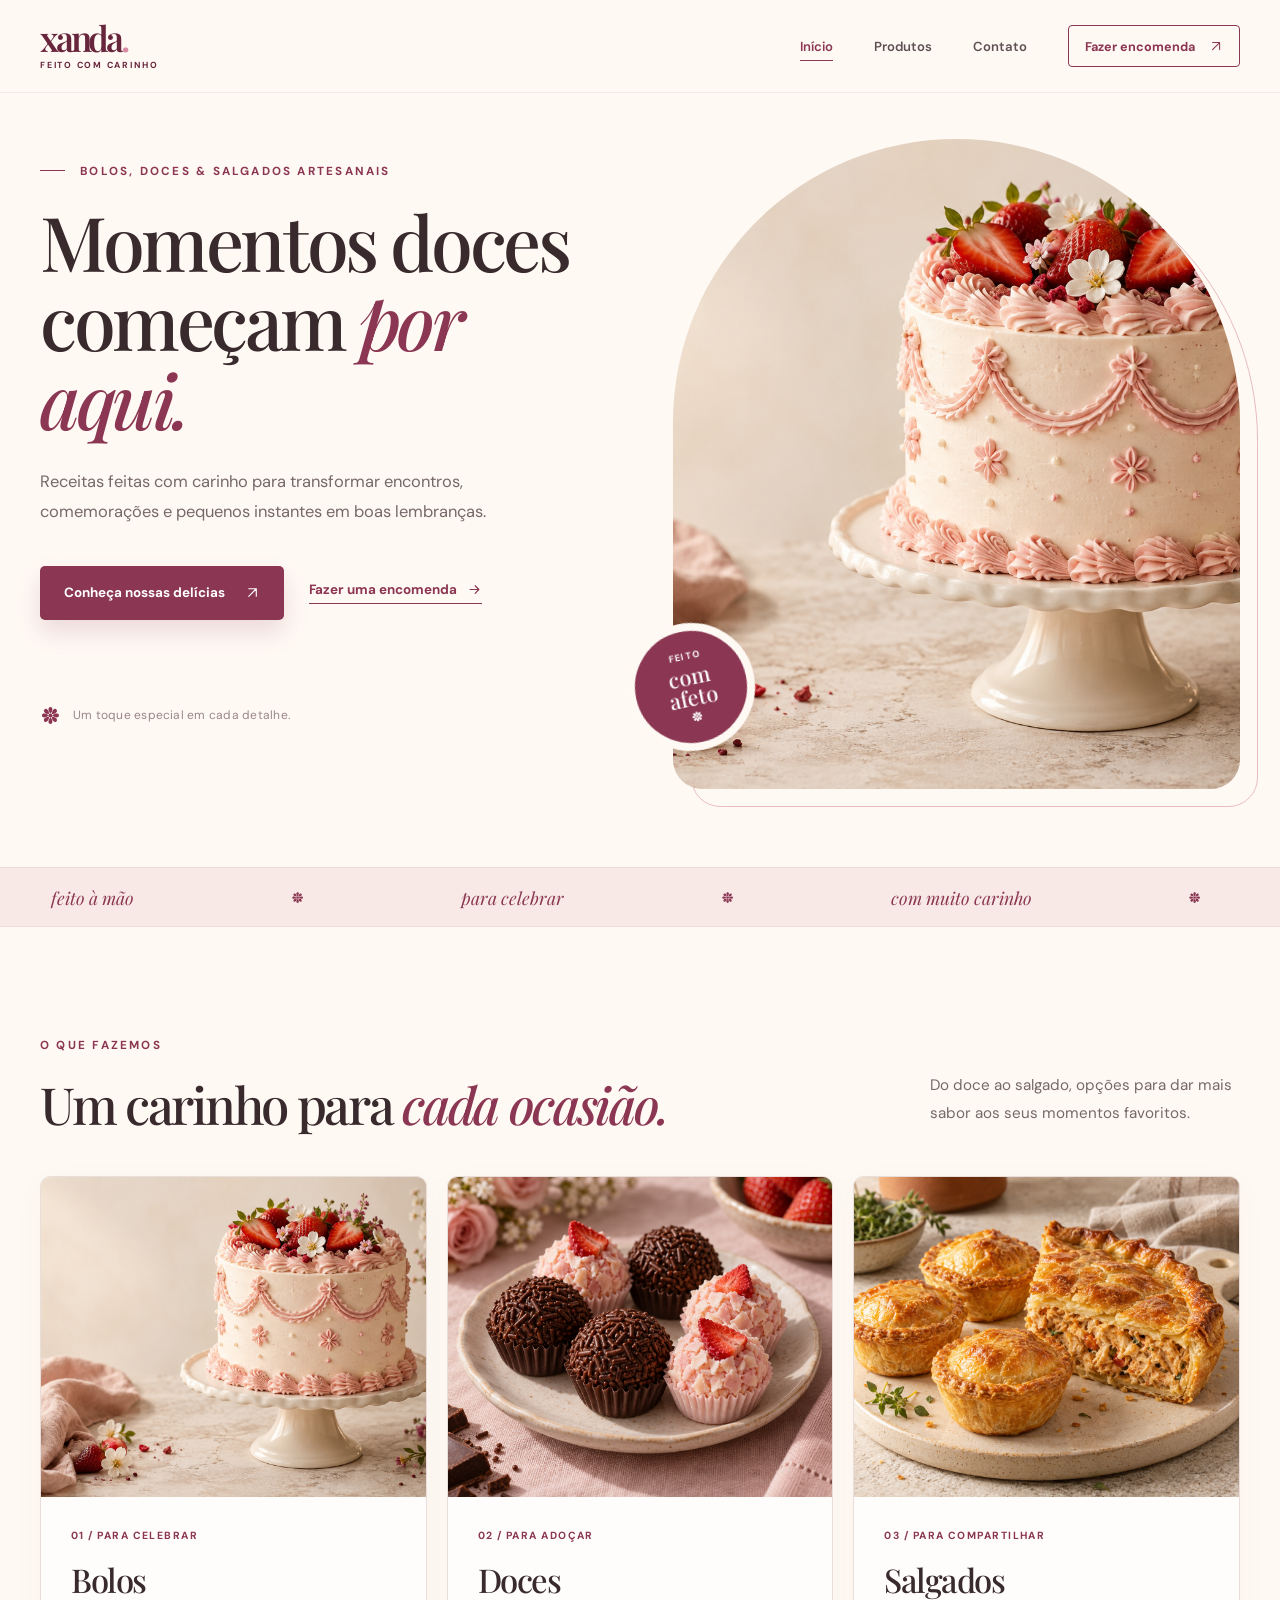
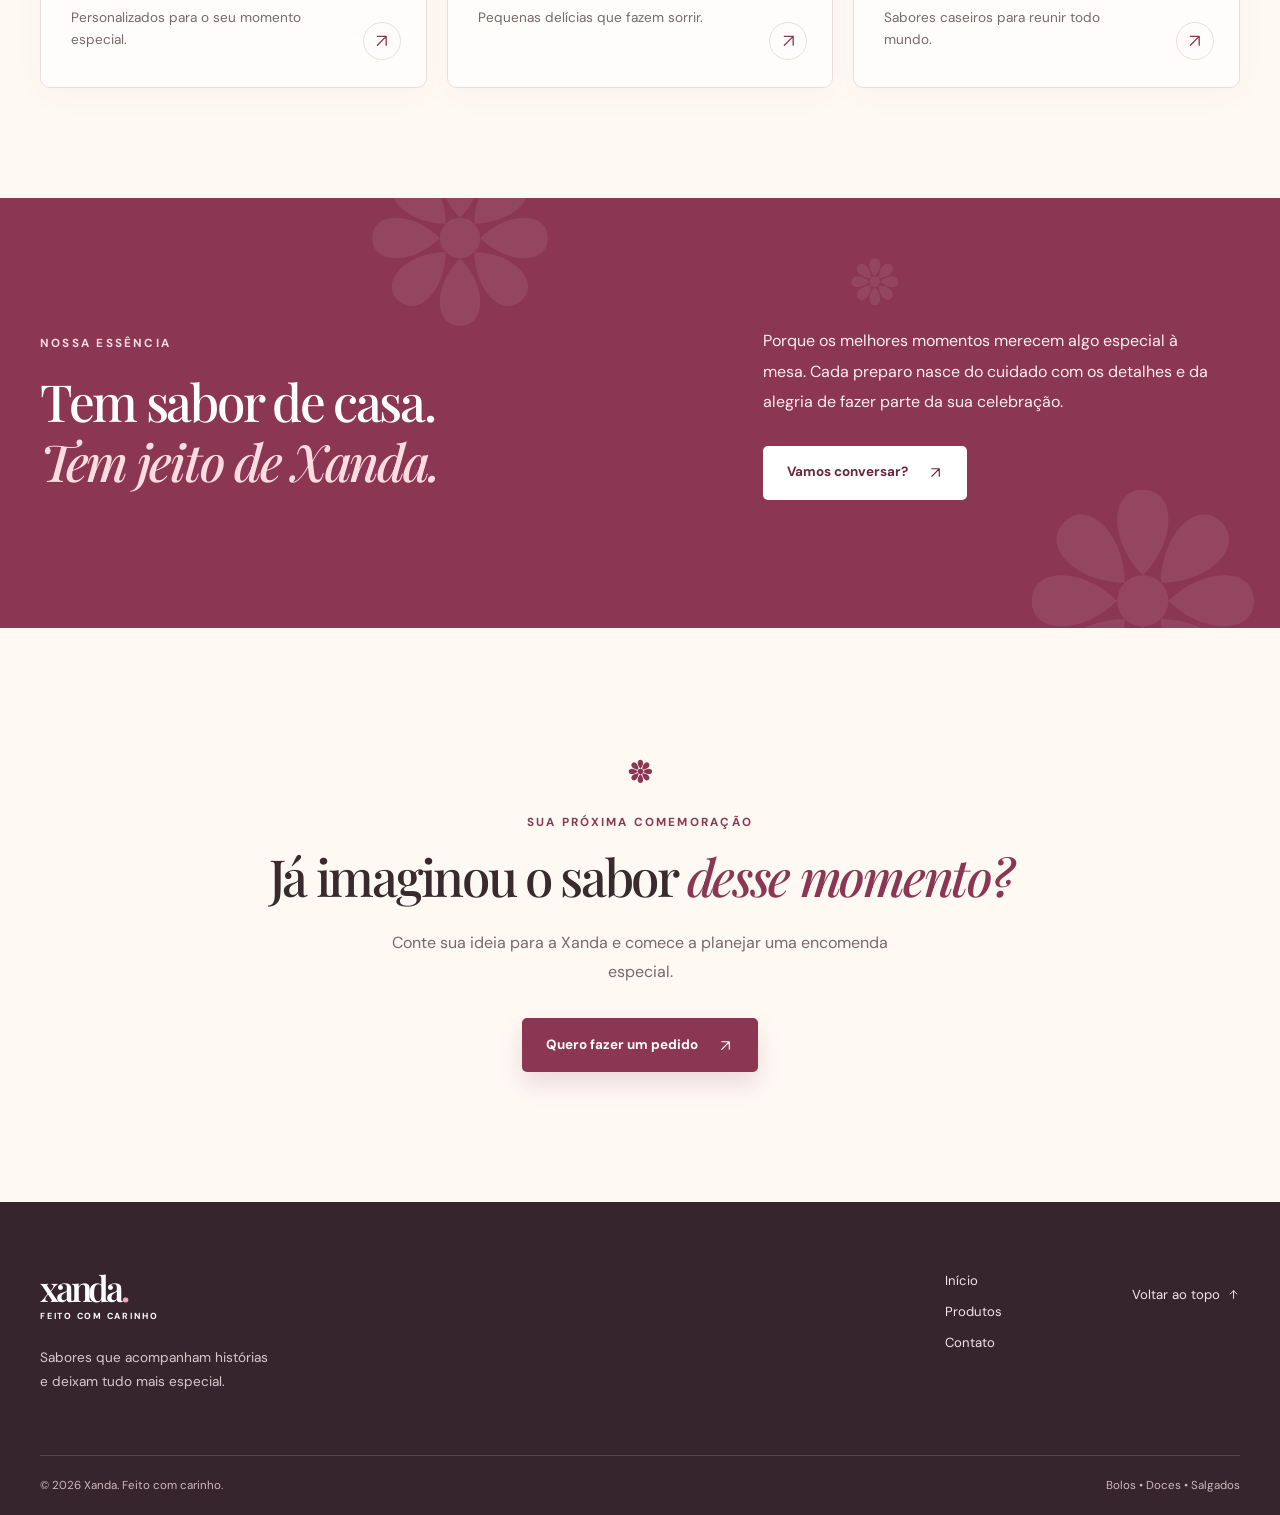
==== index.html @ b663c594 "Garante estilos atualizados e tamanho seguro dos icones SVG" ====
﻿<!doctype html>
<html lang="pt-BR">
<head>
  <meta charset="utf-8">
  <meta name="viewport" content="width=device-width, initial-scale=1">
  <meta name="theme-color" content="#fff9f4">
  <meta name="description" content="Bolos, doces e salgados artesanais da Xanda para celebrar momentos especiais.">
  <title>Xanda | Bolos, doces e salgados feitos com carinho</title>
  <link rel="icon" href="assets/favicon.svg" type="image/svg+xml">
  <link rel="preconnect" href="https://fonts.googleapis.com">
  <link rel="preconnect" href="https://fonts.gstatic.com" crossorigin>
  <link href="https://fonts.googleapis.com/css2?family=DM+Sans:wght@400;500;600;700&family=Playfair+Display:ital,wght@0,500;0,600;1,500;1,600&display=swap" rel="stylesheet">
  <link rel="preload" as="image" href="assets/bolo-hero.png">
  <link rel="stylesheet" href="css/estilo.css?v=20261006-svg1">
  <script>document.documentElement.classList.add('js');</script>
  <script src="js/site.js" defer></script>
</head>
<body>
  <a class="skip-link" href="#conteudo">Pular para o conteúdo</a>
  <header class="site-header">
    <div class="container header-inner">
      <a class="brand" href="index.html" aria-label="Xanda, página inicial"><span class="brand-word">xanda<b>.</b></span><small>feito com carinho</small></a>
      <button class="menu-toggle" type="button" aria-label="Abrir menu" aria-controls="menu-principal" aria-expanded="false"><span></span><span></span></button>
      <nav class="site-nav" id="menu-principal" aria-label="Navegação principal">
        <a href="index.html" aria-current="page">Início</a>
        <a href="produtos.html">Produtos</a>
        <a href="contato.html">Contato</a>
        <a class="nav-cta" href="contato.html">Fazer encomenda <span aria-hidden="true"><svg width="1em" height="1em" class="icon icon-arrow-up-right" aria-hidden="true" focusable="false"><use href="assets/icons.svg#arrow-up-right"></use></svg></span></a>
      </nav>
    </div>
  </header>

  <main id="conteudo">
    <section class="hero container">
      <div class="hero-copy">
        <p class="eyebrow"><span class="eyebrow-line"></span> Bolos, doces & salgados artesanais</p>
        <h1>Momentos doces começam <em>por aqui.</em></h1>
        <p class="hero-description">Receitas feitas com carinho para transformar encontros, comemorações e pequenos instantes em boas lembranças.</p>
        <div class="hero-actions">
          <a class="button button-primary" href="produtos.html">Conheça nossas delícias <span aria-hidden="true"><svg width="1em" height="1em" class="icon icon-arrow-up-right" aria-hidden="true" focusable="false"><use href="assets/icons.svg#arrow-up-right"></use></svg></span></a>
          <a class="text-link" href="contato.html">Fazer uma encomenda <span aria-hidden="true"><svg width="1em" height="1em" class="icon icon-arrow-right" aria-hidden="true" focusable="false"><use href="assets/icons.svg#arrow-right"></use></svg></span></a>
        </div>
        <div class="hero-note"><span class="sparkle" aria-hidden="true"><svg width="1em" height="1em" class="icon icon-flower" aria-hidden="true" focusable="false"><use href="assets/icons.svg#flower"></use></svg></span><span>Um toque especial em cada detalhe.</span></div>
      </div>
      <div class="hero-visual">
        <img src="assets/bolo-hero.png" alt="Bolo artesanal com cobertura rosa, morangos e flores" width="1536" height="1024" fetchpriority="high">
        <div class="hero-stamp" aria-hidden="true"><span>feito</span><strong>com<br>afeto</strong><span><svg width="1em" height="1em" class="icon icon-flower" aria-hidden="true" focusable="false"><use href="assets/icons.svg#flower"></use></svg></span></div>
      </div>
    </section>

    <div class="ticker" aria-hidden="true"><div class="ticker-track"><span>feito à mão</span><b><svg width="1em" height="1em" class="icon icon-flower" aria-hidden="true" focusable="false"><use href="assets/icons.svg#flower"></use></svg></b><span>para celebrar</span><b><svg width="1em" height="1em" class="icon icon-flower" aria-hidden="true" focusable="false"><use href="assets/icons.svg#flower"></use></svg></b><span>com muito carinho</span><b><svg width="1em" height="1em" class="icon icon-flower" aria-hidden="true" focusable="false"><use href="assets/icons.svg#flower"></use></svg></b><span>feito à mão</span><b><svg width="1em" height="1em" class="icon icon-flower" aria-hidden="true" focusable="false"><use href="assets/icons.svg#flower"></use></svg></b><span>para celebrar</span><b><svg width="1em" height="1em" class="icon icon-flower" aria-hidden="true" focusable="false"><use href="assets/icons.svg#flower"></use></svg></b><span>com muito carinho</span><b><svg width="1em" height="1em" class="icon icon-flower" aria-hidden="true" focusable="false"><use href="assets/icons.svg#flower"></use></svg></b></div></div>

    <section class="section categories-section container" aria-labelledby="categorias-titulo">
      <div class="section-heading reveal">
        <div><p class="eyebrow">O que fazemos</p><h2 id="categorias-titulo">Um carinho para <em>cada ocasião.</em></h2></div>
        <p>Do doce ao salgado, opções para dar mais sabor aos seus momentos favoritos.</p>
      </div>
      <div class="category-grid">
        <a class="category-card reveal" href="produtos.html#bolos">
          <div class="category-image"><img src="assets/bolo-hero.png" alt="Bolo decorado com morangos" width="1536" height="1024" loading="lazy"></div>
          <div class="category-content"><span class="card-index">01 / Para celebrar</span><h3>Bolos</h3><p>Personalizados para o seu momento especial.</p><span class="card-arrow" aria-hidden="true"><svg width="1em" height="1em" class="icon icon-arrow-up-right" aria-hidden="true" focusable="false"><use href="assets/icons.svg#arrow-up-right"></use></svg></span></div>
        </a>
        <a class="category-card reveal" href="produtos.html#doces">
          <div class="category-image"><img src="assets/doces.png" alt="Brigadeiros e doces artesanais" width="1254" height="1254" loading="lazy"></div>
          <div class="category-content"><span class="card-index">02 / Para adoçar</span><h3>Doces</h3><p>Pequenas delícias que fazem sorrir.</p><span class="card-arrow" aria-hidden="true"><svg width="1em" height="1em" class="icon icon-arrow-up-right" aria-hidden="true" focusable="false"><use href="assets/icons.svg#arrow-up-right"></use></svg></span></div>
        </a>
        <a class="category-card reveal" href="produtos.html#salgados">
          <div class="category-image"><img src="assets/salgados.png" alt="Empadas e torta salgada artesanais" width="1254" height="1254" loading="lazy"></div>
          <div class="category-content"><span class="card-index">03 / Para compartilhar</span><h3>Salgados</h3><p>Sabores caseiros para reunir todo mundo.</p><span class="card-arrow" aria-hidden="true"><svg width="1em" height="1em" class="icon icon-arrow-up-right" aria-hidden="true" focusable="false"><use href="assets/icons.svg#arrow-up-right"></use></svg></span></div>
        </a>
      </div>
    </section>

    <section class="story-section">
      <div class="container story-inner">
        <div class="story-decoration" aria-hidden="true"><span><svg width="1em" height="1em" class="icon icon-flower" aria-hidden="true" focusable="false"><use href="assets/icons.svg#flower"></use></svg></span><span><svg width="1em" height="1em" class="icon icon-flower" aria-hidden="true" focusable="false"><use href="assets/icons.svg#flower"></use></svg></span><span><svg width="1em" height="1em" class="icon icon-flower" aria-hidden="true" focusable="false"><use href="assets/icons.svg#flower"></use></svg></span></div>
        <div class="story-copy reveal"><p class="eyebrow">Nossa essência</p><h2>Tem sabor de casa.<br><em>Tem jeito de Xanda.</em></h2></div>
        <div class="story-text reveal"><p>Porque os melhores momentos merecem algo especial à mesa. Cada preparo nasce do cuidado com os detalhes e da alegria de fazer parte da sua celebração.</p><a class="button button-light" href="contato.html">Vamos conversar? <span aria-hidden="true"><svg width="1em" height="1em" class="icon icon-arrow-up-right" aria-hidden="true" focusable="false"><use href="assets/icons.svg#arrow-up-right"></use></svg></span></a></div>
      </div>
    </section>

    <section class="section closing-section container reveal">
      <span class="closing-symbol" aria-hidden="true"><svg width="1em" height="1em" class="icon icon-flower" aria-hidden="true" focusable="false"><use href="assets/icons.svg#flower"></use></svg></span>
      <p class="eyebrow">Sua próxima comemoração</p>
      <h2>Já imaginou o sabor <em>desse momento?</em></h2>
      <p>Conte sua ideia para a Xanda e comece a planejar uma encomenda especial.</p>
      <a class="button button-primary" href="contato.html">Quero fazer um pedido <span aria-hidden="true"><svg width="1em" height="1em" class="icon icon-arrow-up-right" aria-hidden="true" focusable="false"><use href="assets/icons.svg#arrow-up-right"></use></svg></span></a>
    </section>
  </main>

  <footer class="site-footer">
    <div class="container footer-main"><div><a class="brand footer-brand" href="index.html" aria-label="Xanda, página inicial"><span class="brand-word">xanda<b>.</b></span><small>feito com carinho</small></a><p>Sabores que acompanham histórias<br>e deixam tudo mais especial.</p></div><nav aria-label="Links do rodapé"><a href="index.html">Início</a><a href="produtos.html">Produtos</a><a href="contato.html">Contato</a></nav><a class="footer-top" href="#conteudo">Voltar ao topo <svg width="1em" height="1em" class="icon icon-arrow-up" aria-hidden="true" focusable="false"><use href="assets/icons.svg#arrow-up"></use></svg></a></div>
    <div class="container footer-bottom"><span>© <span class="year">2026</span> Xanda. Feito com carinho.</span><span>Bolos • Doces • Salgados</span></div>
  </footer>
</body>
</html>
---- css/estilo.css ----
﻿:root {
  --cream: #fff9f4;
  --paper: #fffdfb;
  --blush: #f8e9e7;
  --rose: #e9b9c2;
  --berry: #8b3652;
  --berry-dark: #68263d;
  --ink: #382a2d;
  --muted: #76696a;
  --line: #eadeda;
  --shadow: 0 25px 70px rgba(88, 44, 56, .10);
  --sans: "DM Sans", Arial, sans-serif;
  --serif: "Playfair Display", Georgia, serif;
}
*, *::before, *::after { box-sizing: border-box; }
html { scroll-behavior: smooth; scroll-padding-top: 110px; }
body { margin: 0; min-width: 320px; background: var(--cream); color: var(--ink); font-family: var(--sans); -webkit-font-smoothing: antialiased; }
body, button, input, select, textarea { font-size: 16px; }
button, input, select, textarea { font-family: inherit; }
img { display: block; max-width: 100%; }
a { color: inherit; text-decoration: none; }
button { cursor: pointer; }
::selection { background: var(--rose); color: var(--berry-dark); }
:focus-visible { outline: 3px solid #c87590; outline-offset: 4px; }
.container { width: min(1200px, calc(100% - 64px)); margin-inline: auto; }
.skip-link { position: fixed; z-index: 300; top: 10px; left: 10px; padding: 12px 18px; border-radius: 8px; background: var(--berry); color: white; transform: translateY(-150%); }
.skip-link:focus { transform: translateY(0); }
h1, h2, h3, p { margin-top: 0; }
h1, h2, h3 { font-family: var(--serif); font-weight: 500; letter-spacing: -.045em; }
h1 em, h2 em { color: var(--berry); font-weight: 500; }
.eyebrow { margin-bottom: 20px; color: var(--berry); font-size: .73rem; font-weight: 700; letter-spacing: .19em; line-height: 1.5; text-transform: uppercase; }
.eyebrow-line { display: inline-block; width: 25px; height: 1px; margin: 0 10px 4px 0; background: currentColor; }
.button { display: inline-flex; align-items: center; justify-content: center; gap: 20px; min-height: 54px; padding: 15px 23px; border: 1px solid transparent; border-radius: 5px; font-size: .84rem; font-weight: 700; line-height: 1.2; transition: transform .25s ease, background .25s ease, box-shadow .25s ease; }
.button span, .text-link span, .nav-cta span { font-size: 1.12em; transition: transform .25s ease; }
.button:hover, .button:focus-visible { transform: translateY(-3px); }
.button:hover span, .text-link:hover span, .nav-cta:hover span { transform: translate(3px, -3px); }
.button-primary { background: var(--berry); color: white; box-shadow: 0 12px 24px rgba(139, 54, 82, .16); }
.button-primary:hover { background: var(--berry-dark); box-shadow: 0 16px 28px rgba(139, 54, 82, .22); }
.button-light { background: white; color: var(--berry-dark); }
.button-light:hover { background: var(--cream); }
.text-link { display: inline-flex; align-items: center; gap: 10px; padding-bottom: 5px; border-bottom: 1px solid currentColor; color: var(--berry); font-size: .84rem; font-weight: 700; transition: gap .25s ease, color .25s ease; }
.text-link:hover { gap: 15px; color: var(--berry-dark); }


/* Shared vector icons: scale with text and inherit the existing palette. */
.icon { display: inline-block; width: 1em; height: 1em; flex: none; vertical-align: -.125em; }
.icon-flower { width: .9em; height: .9em; }
.button span, .text-link span, .nav-cta span { display: inline-flex; align-items: center; }
.card-arrow .icon { font-size: 1.1rem; }
.product-nav a > span { display: inline-flex; align-items: center; gap: .55em; }
.product-nav .icon { font-size: 1.25em; }
.footer-top { display: inline-flex; align-items: center; gap: .5em; min-height: 44px; }
.hero-stamp .icon { display: block; font-size: .85rem; }
.contact-hero-sticker .icon { justify-self: center; font-size: .9rem; }

/* Header */
.site-header { position: sticky; top: 0; z-index: 100; border-bottom: 1px solid rgba(139, 54, 82, .08); background: rgba(255, 249, 244, .92); backdrop-filter: blur(18px); -webkit-backdrop-filter: blur(18px); }
.header-inner { display: flex; align-items: center; justify-content: space-between; min-height: 92px; gap: 30px; }
.brand { display: inline-flex; flex-direction: column; align-items: flex-start; flex: none; font-family: var(--serif); font-size: 2.2rem; font-weight: 600; letter-spacing: -.09em; line-height: .9; color: var(--berry-dark); }
.brand-word { display: block; }
.brand-word b { color: #d98ba2; font-weight: inherit; }
.brand small { margin-top: 9px; font-family: var(--sans); font-size: .55rem; font-weight: 700; letter-spacing: .20em; text-transform: uppercase; }
.site-nav { display: flex; align-items: center; gap: clamp(22px, 3.2vw, 48px); }
.site-nav > a:not(.nav-cta) { position: relative; padding: 10px 0; color: #5e5052; font-size: .82rem; font-weight: 600; transition: color .2s ease; }
.site-nav > a:not(.nav-cta)::after { content: ""; position: absolute; right: 0; bottom: 4px; left: 0; height: 1px; background: var(--berry); transform: scaleX(0); transform-origin: left; transition: transform .25s ease; }
.site-nav > a:not(.nav-cta):hover, .site-nav > a[aria-current="page"] { color: var(--berry); }
.site-nav > a:not(.nav-cta):hover::after, .site-nav > a[aria-current="page"]::after { transform: scaleX(1); }
.nav-cta { display: inline-flex; align-items: center; gap: 14px; min-height: 42px; padding: 10px 16px; border: 1px solid var(--berry); border-radius: 4px; color: var(--berry); font-size: .79rem; font-weight: 700; transition: background .25s ease, color .25s ease; }
.nav-cta:hover { background: var(--berry); color: white; }
.menu-toggle { display: none; }

/* Home hero */
.hero { display: grid; grid-template-columns: minmax(0, 1fr) minmax(0, 1.02fr); align-items: center; gap: clamp(36px, 6vw, 86px); min-height: 710px; padding-top: 46px; padding-bottom: 78px; }
.hero-copy { position: relative; z-index: 2; padding-bottom: 35px; animation: fade-up .75s both; }
.hero h1 { max-width: 640px; margin-bottom: 28px; font-size: clamp(3.7rem, 5.9vw, 6rem); line-height: 1.05; }
.hero-description { max-width: 485px; color: var(--muted); font-size: 1.03rem; line-height: 1.85; }
.hero-actions { display: flex; align-items: center; flex-wrap: wrap; gap: 25px; margin-top: 38px; }
.hero-note { display: flex; align-items: center; gap: 12px; margin-top: 80px; color: #9a8689; font-size: .75rem; letter-spacing: .02em; }
.sparkle { color: var(--berry); font-size: 1.45rem; }
.hero-visual { position: relative; width: 100%; height: min(650px, 58vw); min-height: 520px; animation: fade-up .9s .16s both; }
.hero-visual::before { content: ""; position: absolute; inset: 18px -18px -18px 18px; border: 1px solid #e7bbbf; border-radius: 290px 290px 30px 30px; }
.hero-visual img { position: relative; width: 100%; height: 100%; object-fit: cover; object-position: 65% center; border-radius: 290px 290px 30px 30px; }
.hero-stamp { position: absolute; bottom: 38px; left: -46px; display: flex; flex-direction: column; align-items: center; justify-content: center; width: 128px; height: 128px; border: 8px solid var(--cream); border-radius: 50%; background: var(--berry); color: white; text-align: center; transform: rotate(-12deg); animation: bob 5s ease-in-out infinite; }
.hero-stamp span { font-size: .58rem; font-weight: 700; letter-spacing: .13em; text-transform: uppercase; }
.hero-stamp strong { margin: 4px 0; font-family: var(--serif); font-size: 1.35rem; font-weight: 500; line-height: .95; }
.ticker { overflow: hidden; border-top: 1px solid #efd9d9; border-bottom: 1px solid #efd9d9; background: #f8e9e7; }
.ticker-track { display: flex; align-items: center; justify-content: space-around; gap: 55px; width: max-content; min-width: 200%; height: 58px; color: var(--berry); animation: ticker 35s linear infinite; }
.ticker-track span { font-family: var(--serif); font-size: 1.1rem; font-style: italic; white-space: nowrap; }
.ticker-track b { font-size: .92rem; font-weight: 400; }

/* Home content */
.section { padding-block: 110px; }
.section-heading { display: flex; align-items: end; justify-content: space-between; gap: 70px; margin-bottom: 42px; }
.section-heading h2, .story-copy h2, .closing-section h2, .product-cta h2, .contact-intro h2, .contact-bottom h2 { margin-bottom: 0; font-size: clamp(2.65rem, 4vw, 4.3rem); line-height: 1.16; }
.section-heading h2 { max-width: 640px; }
.section-heading > p { max-width: 310px; margin-bottom: 7px; color: var(--muted); font-size: .95rem; line-height: 1.8; }
.category-grid { display: grid; grid-template-columns: repeat(3, minmax(0, 1fr)); gap: 20px; }
.category-card { position: relative; display: block; overflow: hidden; border: 1px solid var(--line); border-radius: 10px; background: var(--paper); box-shadow: 0 8px 30px rgba(91, 56, 63, .035); transition: transform .35s ease, box-shadow .35s ease; }
.category-card:hover { transform: translateY(-9px); box-shadow: var(--shadow); }
.category-image { height: clamp(240px, 25vw, 330px); overflow: hidden; background: var(--blush); }
.category-image img { width: 100%; height: 100%; object-fit: cover; transition: transform .6s ease; }
.category-card:first-child .category-image img { object-position: 71% center; }
.category-card:hover img { transform: scale(1.055); }
.category-content { position: relative; min-height: 190px; padding: 26px 30px 28px; }
.card-index { color: var(--berry); font-size: .65rem; font-weight: 700; letter-spacing: .14em; text-transform: uppercase; }
.category-content h3 { margin: 14px 0 6px; font-size: 2.05rem; }
.category-content p { max-width: 260px; margin: 0; color: var(--muted); font-size: .85rem; line-height: 1.6; }
.card-arrow { position: absolute; right: 25px; bottom: 27px; display: grid; place-items: center; width: 38px; height: 38px; border: 1px solid var(--line); border-radius: 50%; color: var(--berry); transition: background .25s ease, color .25s ease, transform .25s ease; }
.category-card:hover .card-arrow { background: var(--berry); color: white; transform: rotate(45deg); }
.story-section { position: relative; overflow: hidden; background: var(--berry); color: white; }
.story-inner { position: relative; display: grid; grid-template-columns: 1.35fr 1fr; align-items: center; gap: 80px; min-height: 430px; padding-block: 90px; }
.story-section .eyebrow, .product-cta .eyebrow { color: #f9dce2; }
.story-copy h2 { position: relative; z-index: 1; }
.story-copy h2 em, .product-cta h2 em { color: #ffdce2; }
.story-text { position: relative; z-index: 1; }
.story-text p { max-width: 460px; margin-bottom: 28px; color: #ffeef1; font-size: 1rem; line-height: 1.9; }
.story-decoration { position: absolute; inset: 0; pointer-events: none; }
.story-decoration span { position: absolute; color: rgba(255, 255, 255, .08); line-height: 1; }
.story-decoration span:nth-child(1) { top: -84px; left: 26%; font-size: 15rem; }
.story-decoration span:nth-child(2) { right: -40px; bottom: -120px; font-size: 19rem; }
.story-decoration span:nth-child(3) { top: 52px; right: 28%; font-size: 4rem; }
.closing-section { position: relative; max-width: 780px; padding-block: 122px 130px; text-align: center; }
.closing-symbol { display: block; margin-bottom: 22px; color: var(--berry); font-size: 2rem; }
.closing-section .eyebrow { margin-bottom: 16px; }
.closing-section h2 { margin-bottom: 22px; }
.closing-section > p:not(.eyebrow) { max-width: 530px; margin: 0 auto 32px; color: var(--muted); line-height: 1.8; }

/* Footer */
.site-footer { background: #37252d; color: #f9ebec; }
.footer-main { display: flex; justify-content: space-between; gap: 50px; padding-block: 70px 60px; }
.footer-brand { color: white; }
.footer-brand .brand-word b { color: #f0a8b7; }
.footer-main p { margin: 25px 0 0; color: #dac9cd; font-size: .85rem; line-height: 1.8; }
.footer-main nav { display: flex; flex-direction: column; align-items: flex-start; gap: 14px; margin-left: auto; }
.footer-main nav a, .footer-top { color: #f3e5e8; font-size: .82rem; transition: color .2s ease; }
.footer-main nav a:hover, .footer-top:hover { color: #ffb8c7; }
.footer-top { align-self: start; margin-left: 80px; }
.footer-bottom { display: flex; justify-content: space-between; gap: 20px; padding-block: 22px; border-top: 1px solid rgba(255, 255, 255, .14); color: #cbb9bd; font-size: .72rem; }

/* Products page */
.page-hero { position: relative; padding-block: 105px 85px; }
.page-hero-text { position: relative; z-index: 1; max-width: 850px; }
.page-hero h1, .contact-hero h1 { margin-bottom: 25px; font-size: clamp(3.6rem, 6.5vw, 6.3rem); line-height: 1.08; }
.page-hero p:not(.eyebrow), .contact-hero-copy > p:not(.eyebrow) { max-width: 590px; margin-bottom: 0; color: var(--muted); font-size: 1rem; line-height: 1.85; }
.page-hero-art { position: absolute; top: 50px; right: 55px; color: #f3dedc; font-size: clamp(9rem, 23vw, 21rem); line-height: 1; transform: rotate(-15deg); }
.product-nav { display: flex; border-top: 1px solid var(--line); border-bottom: 1px solid var(--line); }
.product-nav a { display: flex; justify-content: space-between; width: 33.333%; padding: 24px 34px; border-right: 1px solid var(--line); color: var(--ink); font-family: var(--serif); font-size: 1.55rem; transition: background .25s ease, color .25s ease; }
.product-nav a:first-child { padding-left: 0; }
.product-nav a:last-child { border-right: 0; }
.product-nav a:hover { background: var(--blush); color: var(--berry); }
.product-nav span { color: var(--berry); font-family: var(--sans); font-size: .7rem; font-weight: 700; }
.product-feature { display: grid; grid-template-columns: 1fr 1fr; align-items: center; gap: clamp(55px, 9vw, 130px); padding-block: 110px; border-bottom: 1px solid var(--line); }
.product-feature-reverse .product-photo { order: 2; }
.product-photo { position: relative; height: 510px; background: var(--blush); }
.product-photo::before { content: ""; position: absolute; inset: 17px -17px -17px 17px; border: 1px solid #eac9c8; border-radius: 220px 220px 10px 10px; }
.product-photo img { position: relative; width: 100%; height: 100%; border-radius: 220px 220px 10px 10px; object-fit: cover; }
#bolos .product-photo img { object-position: 68% center; }
.product-photo-label { position: absolute; right: 18px; bottom: 18px; padding: 12px 16px; border-radius: 3px; background: var(--paper); color: var(--berry); font-size: .7rem; font-weight: 700; letter-spacing: .1em; text-transform: uppercase; }
.product-copy h2 { margin-bottom: 22px; font-size: clamp(2.7rem, 4.1vw, 4.5rem); line-height: 1.14; }
.product-copy > p:not(.eyebrow) { max-width: 480px; margin-bottom: 25px; color: var(--muted); line-height: 1.85; }
.product-points { display: grid; gap: 0; max-width: 460px; margin: 0 0 30px; padding: 0; list-style: none; }
.product-points li { display: flex; align-items: center; gap: 13px; padding: 12px 0; border-bottom: 1px solid var(--line); font-size: .86rem; }
.product-points .icon { color: var(--berry); font-size: .78rem; }
.product-cta { margin-top: 35px; background: var(--berry); color: white; }
.product-cta-inner { display: flex; align-items: center; gap: 36px; padding-block: 78px; }
.product-cta-inner > span { align-self: flex-start; color: #f0c6cf; font-size: 3rem; }
.product-cta h2 { font-size: clamp(2.4rem, 3.4vw, 3.6rem); }
.product-cta p:last-child { margin: 18px 0 0; color: #ffeef1; }
.product-cta .button { flex: none; margin-left: auto; }

/* Contact page */
.contact-hero { display: grid; grid-template-columns: 1.15fr .85fr; align-items: center; gap: 70px; min-height: 580px; padding-block: 75px 95px; }
.contact-hero-copy { max-width: 690px; }
.contact-hero-copy > p:not(.eyebrow) { margin-bottom: 30px; }
.contact-hero-image { position: relative; width: 100%; height: 405px; }
.contact-hero-image::before { content: ""; position: absolute; inset: 17px -17px -17px 17px; border: 1px solid #e5b7be; border-radius: 220px 220px 12px 12px; }
.contact-hero-image img { position: relative; width: 100%; height: 100%; border-radius: 220px 220px 12px 12px; object-fit: cover; }
.contact-hero-sticker { position: absolute; right: -24px; bottom: -17px; display: grid; place-content: center; width: 125px; height: 125px; border-radius: 50%; background: var(--berry); color: white; font-size: .67rem; line-height: 1.6; text-align: center; transform: rotate(12deg); }
.contact-hero-sticker strong { font-family: var(--serif); font-size: 1.08rem; font-weight: 500; }
.contact-section { padding-block: 100px; background: var(--blush); }
.contact-layout { display: grid; grid-template-columns: .85fr 1.15fr; align-items: start; gap: clamp(50px, 8vw, 105px); }
.contact-intro { padding-top: 25px; }
.contact-intro h2 { margin-bottom: 22px; }
.contact-intro > p:not(.eyebrow) { max-width: 440px; color: var(--muted); line-height: 1.85; }
.contact-tip { display: flex; gap: 18px; max-width: 400px; margin-top: 58px; padding-top: 25px; border-top: 1px solid #dcbfc1; }
.contact-tip span { color: var(--berry); font-size: 1.7rem; }
.contact-tip p { margin: 0; color: #6b5b5f; font-size: .84rem; line-height: 1.75; }
.order-form { padding: 42px; border: 1px solid #ecd8d7; border-radius: 10px; background: var(--paper); box-shadow: var(--shadow); }
.form-heading { margin-bottom: 31px; padding-bottom: 24px; border-bottom: 1px solid var(--line); }
.form-number { color: var(--berry); font-size: .67rem; font-weight: 700; letter-spacing: .14em; }
.form-heading h3 { margin: 9px 0 5px; font-size: 2rem; }
.form-heading p { margin: 0; color: var(--muted); font-size: .8rem; }
.form-grid { display: grid; grid-template-columns: repeat(2, minmax(0, 1fr)); gap: 22px 18px; }
.field { display: flex; flex-direction: column; gap: 9px; min-width: 0; }
.field-full { grid-column: 1 / -1; }
.field label { font-size: .8rem; font-weight: 700; }
.field input, .field select, .field textarea { width: 100%; min-height: 49px; padding: 12px 14px; border: 1px solid #e6d8d5; border-radius: 4px; outline: none; background: #fff; color: var(--ink); font-size: .84rem; transition: border-color .2s ease, box-shadow .2s ease; }
.field textarea { min-height: 128px; resize: vertical; line-height: 1.6; }
.field input::placeholder, .field textarea::placeholder { color: #a69799; }
.field input:focus, .field select:focus, .field textarea:focus { border-color: var(--berry); box-shadow: 0 0 0 3px rgba(139, 54, 82, .12); }
.form-submit { width: 100%; margin-top: 28px; }
.form-helper { margin: 14px 0 0; color: var(--muted); font-size: .74rem; text-align: center; }
.form-status { min-height: 0; margin: 15px 0 0; color: var(--berry-dark); font-size: .82rem; font-weight: 600; line-height: 1.6; text-align: center; }
.form-status:empty { display: none; }
.message-draft { width: 100%; min-height: 150px; margin-top: 18px; padding: 14px; border: 1px solid var(--rose); border-radius: 4px; background: var(--cream); color: var(--ink); font: .82rem/1.6 var(--sans); resize: vertical; }
.contact-bottom { padding-block: 110px 120px; text-align: center; }
.contact-bottom > span { color: var(--berry); font-size: 2rem; }
.contact-bottom h2 { max-width: 770px; margin: 18px auto 30px; }

/* Motion */
@keyframes fade-up { from { opacity: 0; transform: translateY(24px); } to { opacity: 1; transform: translateY(0); } }
@keyframes bob { 0%, 100% { transform: rotate(-12deg) translateY(0); } 50% { transform: rotate(-12deg) translateY(-10px); } }
@keyframes ticker { to { transform: translateX(-50%); } }
.js .reveal { opacity: 0; transform: translateY(30px); transition: opacity .7s ease, transform .7s ease; }
.js .reveal.is-visible { opacity: 1; transform: translateY(0); }
.category-card:nth-child(2) { transition-delay: .08s; }
.category-card:nth-child(3) { transition-delay: .16s; }

@media (max-width: 1050px) {
  .container { width: min(100% - 48px, 1200px); }
  .hero { gap: 38px; min-height: 620px; }
  .hero h1 { font-size: clamp(3.3rem, 6vw, 5rem); }
  .hero-visual { min-height: 500px; }
  .hero-note { margin-top: 50px; }
  .product-feature { gap: 65px; }
  .product-photo { height: 440px; }
  .footer-top { margin-left: 25px; }
}
@media (max-width: 780px) {
  .container { width: min(100% - 40px, 1200px); }
  .header-inner { min-height: 76px; }
  .brand { font-size: 1.95rem; }
  .brand small { font-size: .48rem; }
  .menu-toggle { display: none; }
  .js .menu-toggle { display: flex; flex-direction: column; justify-content: center; gap: 6px; width: 42px; height: 42px; padding: 9px; border: 1px solid var(--line); border-radius: 4px; background: transparent; }
  .menu-toggle span { width: 100%; height: 2px; background: var(--berry); transition: transform .25s ease; }
  .menu-toggle[aria-expanded="true"] span:first-child { transform: translateY(4px) rotate(45deg); }
  .menu-toggle[aria-expanded="true"] span:last-child { transform: translateY(-4px) rotate(-45deg); }
  .header-inner { flex-wrap: wrap; }
  .site-nav { justify-content: space-between; flex-wrap: wrap; width: 100%; gap: 12px 24px; padding-bottom: 14px; }
  .js .site-nav { position: absolute; top: 100%; right: 0; left: 0; display: none; flex-direction: column; align-items: stretch; gap: 0; padding: 12px 20px 24px; border-bottom: 1px solid var(--line); background: var(--cream); box-shadow: 0 20px 35px rgba(73, 31, 47, .09); }
  .js .site-nav.is-open { display: flex; animation: fade-up .25s both; }
  .site-nav > a:not(.nav-cta) { padding: 15px 0; border-bottom: 1px solid var(--line); font-size: .95rem; }
  .site-nav > a:not(.nav-cta)::after { display: none; }
  .nav-cta { justify-content: space-between; margin-top: 17px; }
  .hero { grid-template-columns: 1fr; gap: 42px; padding-block: 65px 85px; }
  .hero-copy { padding-bottom: 0; }
  .hero h1 { max-width: 700px; font-size: clamp(3.6rem, 9vw, 5.6rem); }
  .hero-note { margin-top: 44px; }
  .hero-visual { width: min(100% - 20px, 650px); height: 580px; min-height: 0; margin-inline: auto; }
  .section { padding-block: 85px; }
  .section-heading { align-items: start; flex-direction: column; gap: 15px; }
  .section-heading > p { max-width: 580px; }
  .category-grid { gap: 14px; }
  .category-image { height: 230px; }
  .category-content { min-height: 190px; padding: 21px; }
  .category-content h3 { font-size: 1.65rem; }
  .category-content p { padding-right: 15px; }
  .card-arrow { right: 15px; bottom: 17px; }
  .story-inner { gap: 35px; }
  .page-hero { padding-block: 80px 60px; }
  .product-feature { gap: 40px; padding-block: 85px; }
  .product-photo { height: 370px; }
  .product-copy h2 { font-size: 2.8rem; }
  .product-cta-inner { flex-wrap: wrap; }
  .product-cta .button { margin-left: 68px; }
  .contact-hero { gap: 35px; min-height: 500px; }
  .contact-hero-image { height: 340px; }
  .contact-layout { gap: 35px; }
  .order-form { padding: 30px; }
}
@media (max-width: 620px) {
  html { scroll-padding-top: 84px; }
  .container { width: min(100% - 36px, 1200px); }
  .hero { padding-top: 55px; padding-bottom: 72px; }
  .hero h1 { font-size: clamp(3.25rem, 12vw, 4.8rem); }
  .hero-description { font-size: .95rem; }
  .hero-actions { align-items: flex-start; flex-direction: column; gap: 24px; }
  .hero-visual { width: calc(100% - 16px); height: min(480px, 120vw); }
  .hero-visual::before { inset: 12px -12px -12px 12px; }
  .hero-stamp { bottom: 25px; left: -16px; width: 105px; height: 105px; border-width: 6px; }
  .hero-stamp strong { font-size: 1.12rem; }
  .ticker-track { height: 50px; }
  .section { padding-block: 78px; }
  .section-heading h2, .story-copy h2, .closing-section h2, .contact-intro h2, .contact-bottom h2 { font-size: clamp(2.4rem, 9vw, 3.4rem); }
  .category-grid { grid-template-columns: 1fr; gap: 18px; }
  .category-image { height: 300px; }
  .category-content { min-height: 160px; }
  .story-inner { grid-template-columns: 1fr; gap: 20px; padding-block: 78px; }
  .story-text p { margin-bottom: 25px; }
  .closing-section { padding-block: 90px; }
  .footer-main { flex-wrap: wrap; gap: 30px; padding-block: 55px 42px; }
  .footer-main > div { width: 100%; }
  .footer-main nav { margin-left: 0; }
  .footer-top { margin-left: auto; }
  .footer-bottom { flex-direction: column; gap: 8px; }
  .page-hero { padding-block: 70px 52px; }
  .page-hero h1, .contact-hero h1 { font-size: clamp(3.2rem, 11vw, 4.6rem); }
  .page-hero-art { top: 26px; right: 0; font-size: 9rem; }
  .product-nav { overflow-x: auto; }
  .product-nav a { flex: 1; min-width: 130px; padding: 19px 12px; font-size: 1.15rem; }
  .product-nav a:first-child { padding-left: 5px; }
  .product-nav span { font-size: .58rem; }
  .product-feature { grid-template-columns: 1fr; gap: 40px; padding-block: 80px; }
  .product-feature-reverse .product-photo { order: 0; }
  .product-photo { width: calc(100% - 15px); height: min(420px, 105vw); }
  .product-photo::before { inset: 12px -12px -12px 12px; }
  .product-copy h2 { font-size: clamp(2.7rem, 10vw, 3.6rem); }
  .product-cta-inner { gap: 18px; padding-block: 65px; }
  .product-cta-inner > span { font-size: 2rem; }
  .product-cta-inner > div { width: calc(100% - 55px); }
  .product-cta .button { margin-left: 0; }
  .contact-hero { grid-template-columns: 1fr; gap: 45px; padding-block: 65px 85px; }
  .contact-hero-image { width: calc(100% - 18px); height: min(390px, 93vw); }
  .contact-hero-sticker { right: -22px; width: 104px; height: 104px; }
  .contact-section { padding-block: 78px; }
  .contact-layout { grid-template-columns: 1fr; gap: 35px; }
  .contact-intro { padding-top: 0; }
  .contact-tip { margin-top: 32px; }
  .order-form { padding: 26px 20px; }
  .form-grid { grid-template-columns: 1fr; }
  .contact-bottom { padding-block: 80px; }
}
@media (max-width: 390px) {
  .hero h1 { font-size: 3.1rem; }
  .button { width: 100%; }
  .category-image { height: 260px; }
  .product-nav a { min-width: 111px; }
  .footer-top { margin-left: 0; }
}
@media (prefers-reduced-motion: reduce) {
  *, *::before, *::after { scroll-behavior: auto !important; animation-duration: .01ms !important; animation-iteration-count: 1 !important; transition-duration: .01ms !important; }
  .js .reveal { opacity: 1; transform: none; }
}
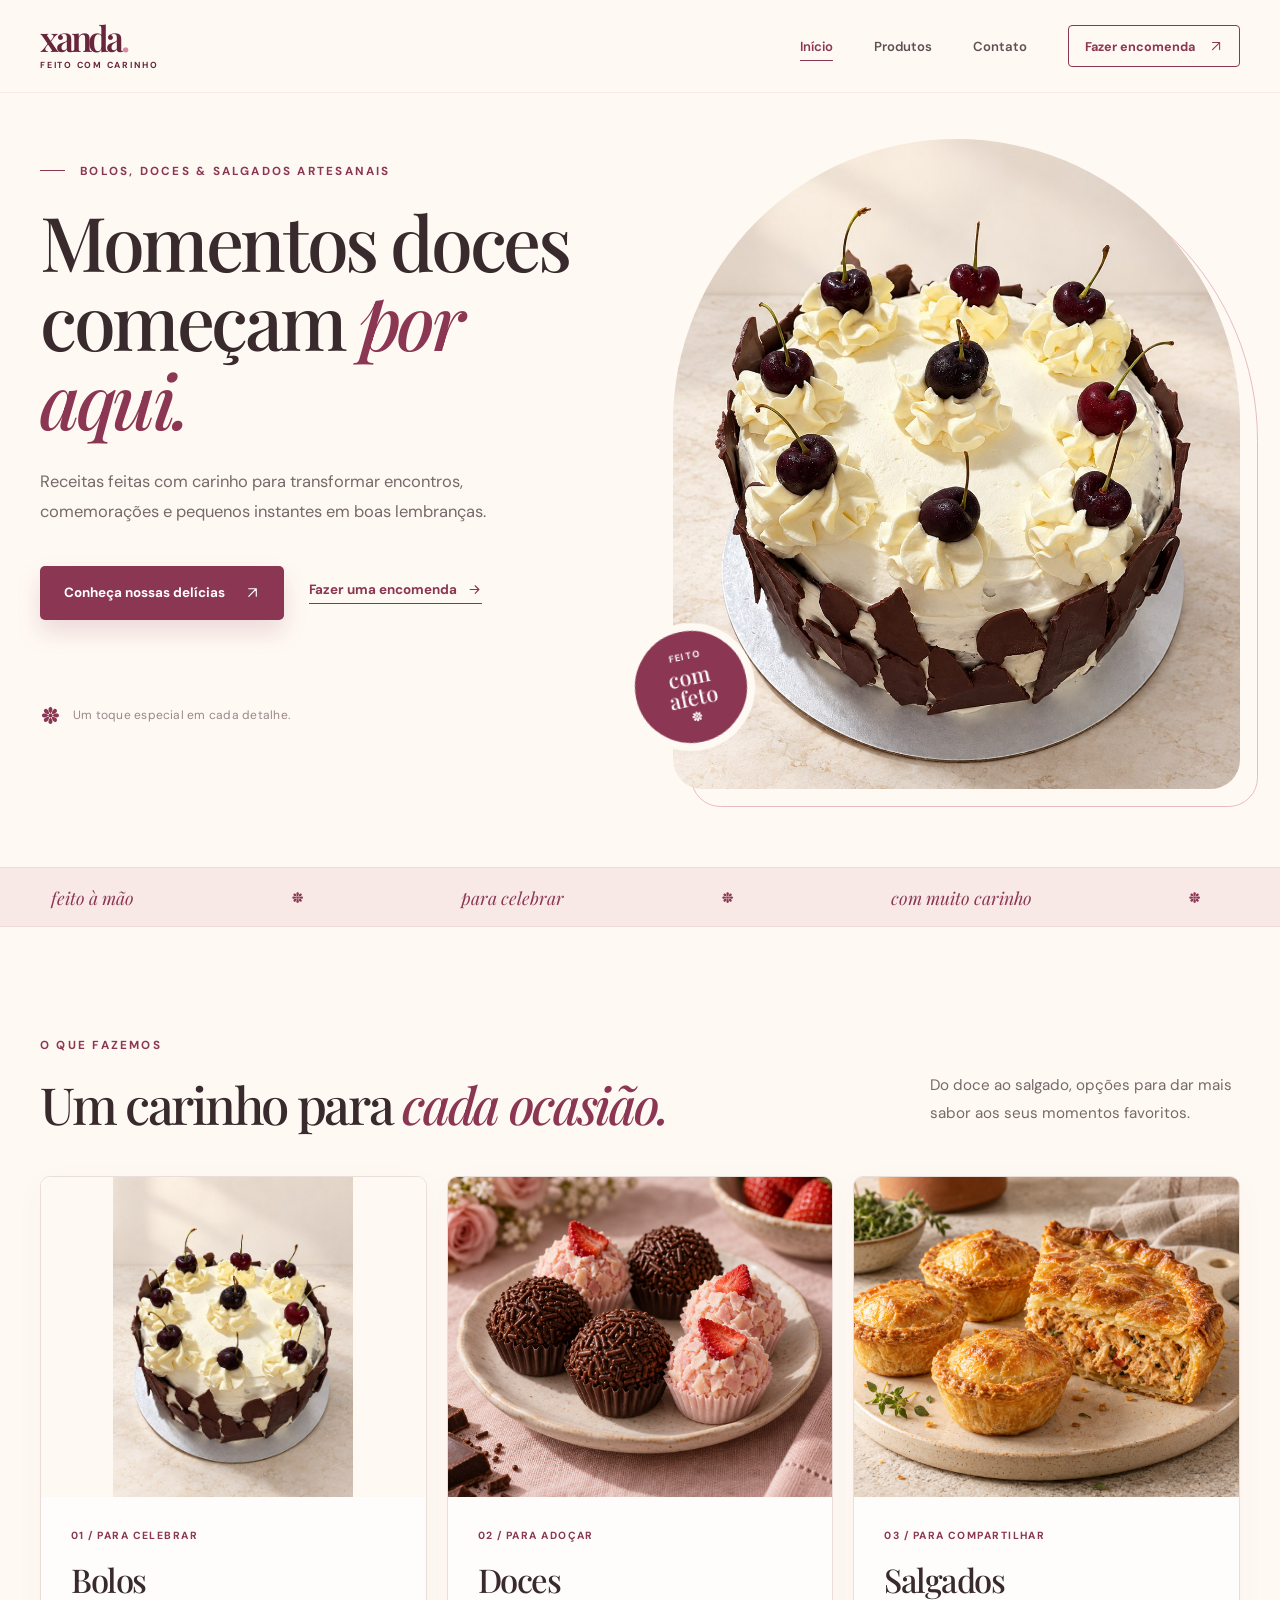
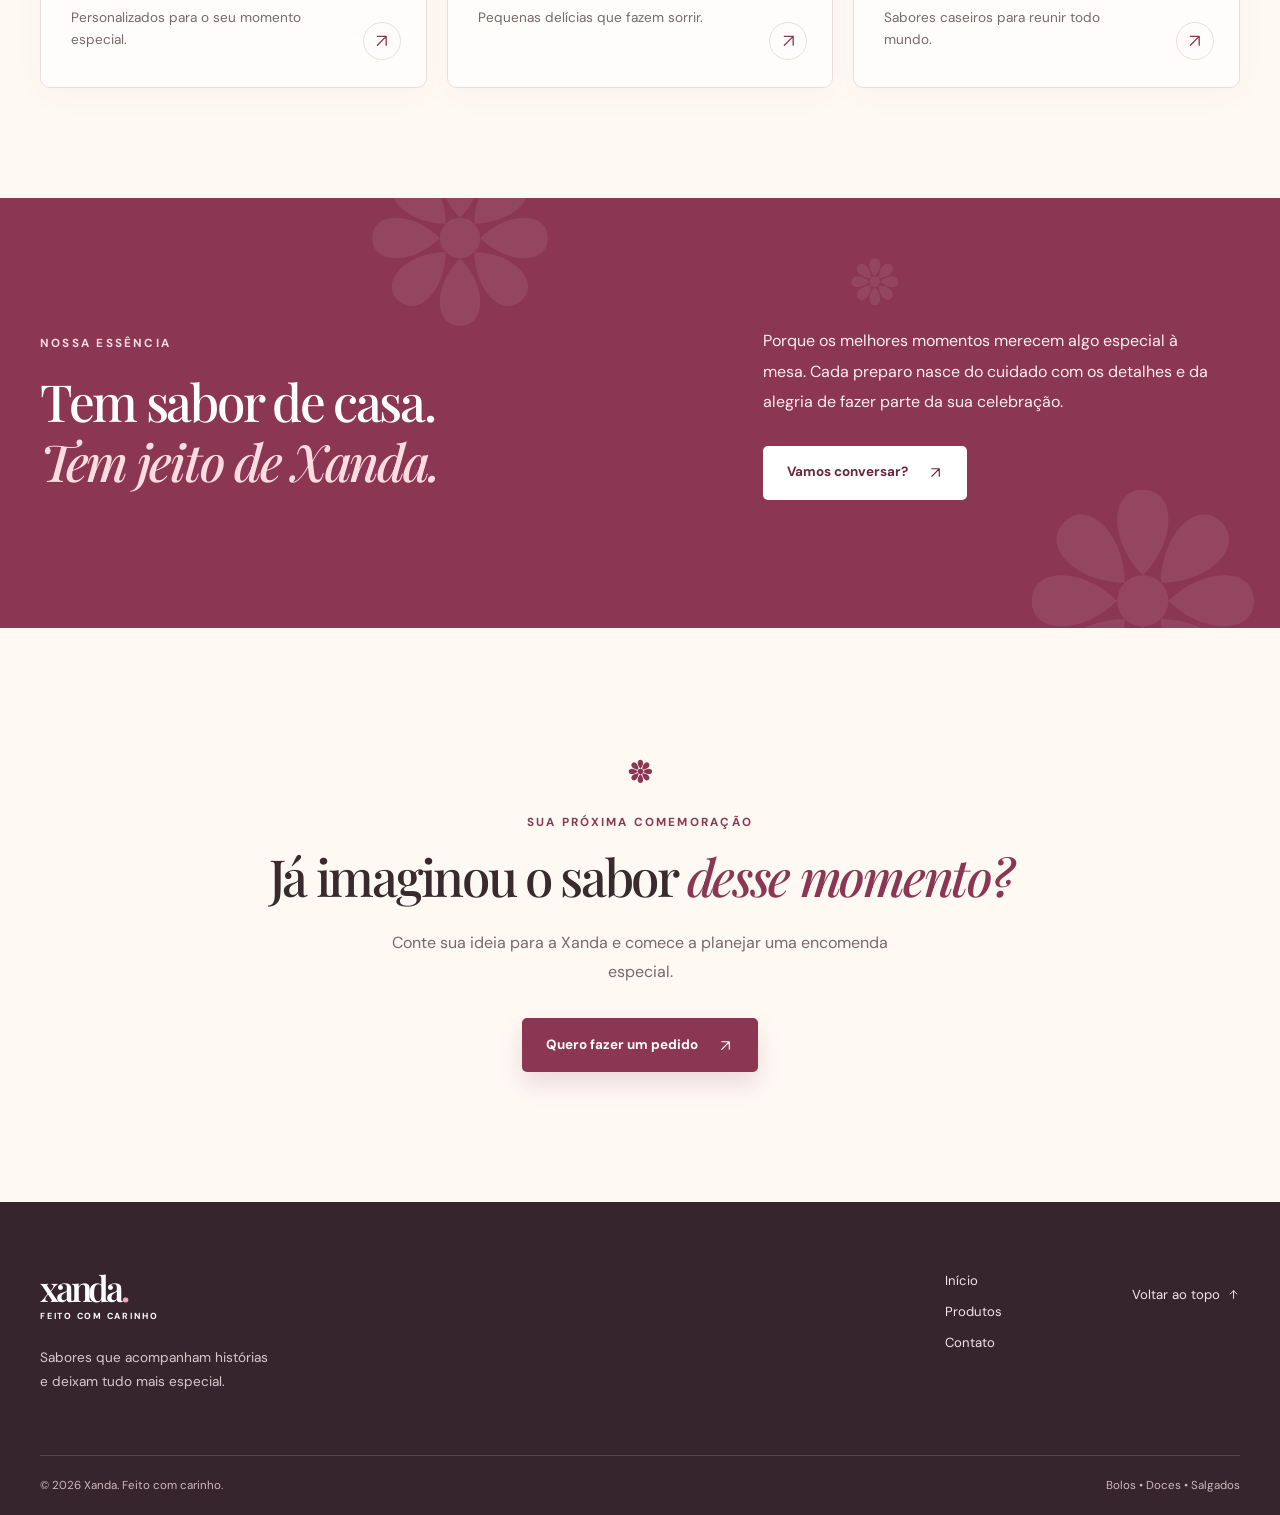
==== commit 0bba506c: "Publica 29 fotos reais dos bolos e carrossel suave com destaque para bolo 27" ====
--- a/index.html
+++ b/index.html
@@ -6,14 +6,14 @@
   <meta name="theme-color" content="#fff9f4">
   <meta name="description" content="Bolos, doces e salgados artesanais da Xanda para celebrar momentos especiais.">
   <title>Xanda | Bolos, doces e salgados feitos com carinho</title>
-  <link rel="icon" href="assets/favicon.svg" type="image/svg+xml">
+  <link rel="icon" href="assets/favicon.svg?v=20261006-x" type="image/svg+xml">
   <link rel="preconnect" href="https://fonts.googleapis.com">
   <link rel="preconnect" href="https://fonts.gstatic.com" crossorigin>
   <link href="https://fonts.googleapis.com/css2?family=DM+Sans:wght@400;500;600;700&family=Playfair+Display:ital,wght@0,500;0,600;1,500;1,600&display=swap" rel="stylesheet">
-  <link rel="preload" as="image" href="assets/bolo-hero.png">
-  <link rel="stylesheet" href="css/estilo.css?v=20261006-svg1">
+  <link rel="preload" as="image" href="assets/bolos/bolo27.jpg">
+  <link rel="stylesheet" href="css/estilo.css?v=20261006-bolos1">
   <script>document.documentElement.classList.add('js');</script>
-  <script src="js/site.js" defer></script>
+  <script src="js/site.js?v=20261006-bolos1" defer></script>
 </head>
 <body>
   <a class="skip-link" href="#conteudo">Pular para o conteúdo</a>
@@ -43,7 +43,7 @@
         <div class="hero-note"><span class="sparkle" aria-hidden="true"><svg width="1em" height="1em" class="icon icon-flower" aria-hidden="true" focusable="false"><use href="assets/icons.svg#flower"></use></svg></span><span>Um toque especial em cada detalhe.</span></div>
       </div>
       <div class="hero-visual">
-        <img src="assets/bolo-hero.png" alt="Bolo artesanal com cobertura rosa, morangos e flores" width="1536" height="1024" fetchpriority="high">
+        <img src="assets/bolos/bolo27.jpg" class="real-cake-hero" alt="Bolo branco com nove cerejas e lascas de chocolate nas laterais" width="1086" height="1448" fetchpriority="high">
         <div class="hero-stamp" aria-hidden="true"><span>feito</span><strong>com<br>afeto</strong><span><svg width="1em" height="1em" class="icon icon-flower" aria-hidden="true" focusable="false"><use href="assets/icons.svg#flower"></use></svg></span></div>
       </div>
     </section>
@@ -57,7 +57,7 @@
       </div>
       <div class="category-grid">
         <a class="category-card reveal" href="produtos.html#bolos">
-          <div class="category-image"><img src="assets/bolo-hero.png" alt="Bolo decorado com morangos" width="1536" height="1024" loading="lazy"></div>
+          <div class="category-image"><img src="assets/bolos/bolo27.jpg" class="real-cake-hero" alt="Bolo branco com nove cerejas e lascas de chocolate nas laterais" width="1086" height="1448" loading="lazy"></div>
           <div class="category-content"><span class="card-index">01 / Para celebrar</span><h3>Bolos</h3><p>Personalizados para o seu momento especial.</p><span class="card-arrow" aria-hidden="true"><svg width="1em" height="1em" class="icon icon-arrow-up-right" aria-hidden="true" focusable="false"><use href="assets/icons.svg#arrow-up-right"></use></svg></span></div>
         </a>
         <a class="category-card reveal" href="produtos.html#doces">
--- a/css/estilo.css
+++ b/css/estilo.css
@@ -206,6 +206,11 @@
 .contact-bottom { padding-block: 110px 120px; text-align: center; }
 .contact-bottom > span { color: var(--berry); font-size: 2rem; }
 .contact-bottom h2 { max-width: 770px; margin: 18px auto 30px; }
+
+/* Instagram contact link */
+.contact-social { display: flex; margin-top: 16px; }
+.button-instagram { max-width: 100%; gap: 12px; border-color: var(--berry); background: transparent; color: var(--berry); }
+.button-instagram:hover { background: var(--blush); }
 
 /* Motion */
 @keyframes fade-up { from { opacity: 0; transform: translateY(24px); } to { opacity: 1; transform: translateY(0); } }
@@ -331,4 +336,32 @@
 @media (prefers-reduced-motion: reduce) {
   *, *::before, *::after { scroll-behavior: auto !important; animation-duration: .01ms !important; animation-iteration-count: 1 !important; transition-duration: .01ms !important; }
   .js .reveal { opacity: 1; transform: none; }
-}
+}
+/* Real cake photography and mobile-first gallery */
+.hero-visual img.real-cake-hero { object-fit: cover; object-position: center; }
+.category-card:first-child .category-image img.real-cake-hero { object-fit: contain; object-position: center; background: var(--cream); }
+.cake-carousel { min-width: 0; width: calc(100% - 15px); }
+.cake-carousel .product-photo { width: 100%; height: min(420px, 105vw); background: var(--cream); }
+.cake-frame { position: relative; overflow: hidden; width: 100%; height: 100%; border-radius: 220px 220px 10px 10px; background: var(--cream); touch-action: pan-y pinch-zoom; }
+.cake-frame .cake-photo { position: absolute; inset: 0; width: 100%; height: 100%; border-radius: 0; object-fit: contain; object-position: center; opacity: 0; transition: opacity 650ms cubic-bezier(.22, .61, .36, 1); pointer-events: none; user-select: none; }
+.cake-frame .cake-photo.is-active { opacity: 1; }
+.cake-controls { align-items: center; justify-content: space-between; gap: 12px; margin-top: 25px; }
+.cake-controls:not([hidden]) { display: flex; }
+.cake-counter { color: var(--berry); font-size: .75rem; font-weight: 600; letter-spacing: .12em; font-variant-numeric: tabular-nums; }
+.cake-control-buttons { display: flex; gap: 8px; }
+.cake-control { display: inline-grid; place-items: center; width: 44px; height: 44px; padding: 10px; border: 1px solid var(--line); border-radius: 50%; background: var(--paper); color: var(--berry); transition: background .2s ease, border-color .2s ease; }
+.cake-control:hover, .cake-control:focus-visible { border-color: var(--berry); background: var(--blush); }
+.cake-control .icon { font-size: 1.05rem; }
+.cake-control .play-icon, .cake-control.is-paused .pause-icon { display: none; }
+.cake-control.is-paused .play-icon { display: inline-block; }
+.cake-thumbs { position: relative; gap: 8px; overflow-x: auto; max-width: 100%; padding: 12px 4px 8px; scroll-snap-type: x proximity; scrollbar-width: thin; scrollbar-color: var(--rose) transparent; }
+.cake-thumbs:not([hidden]) { display: flex; }
+.cake-thumb { flex: 0 0 58px; width: 58px; height: 58px; padding: 3px; border: 1px solid var(--line); border-radius: 8px; background: var(--cream); scroll-snap-align: center; transition: border-color .2s ease, box-shadow .2s ease; }
+.cake-thumb img { width: 100%; height: 100%; object-fit: contain; border-radius: 5px; }
+.cake-thumb[aria-pressed="true"] { border-color: var(--berry); box-shadow: 0 0 0 1px var(--berry); }
+@media (min-width: 621px) {
+  .cake-carousel { width: 100%; }
+  .cake-carousel .product-photo { height: 370px; }
+}
+@media (min-width: 781px) { .cake-carousel .product-photo { height: 440px; } }
+@media (min-width: 1051px) { .cake-carousel .product-photo { height: 510px; } }
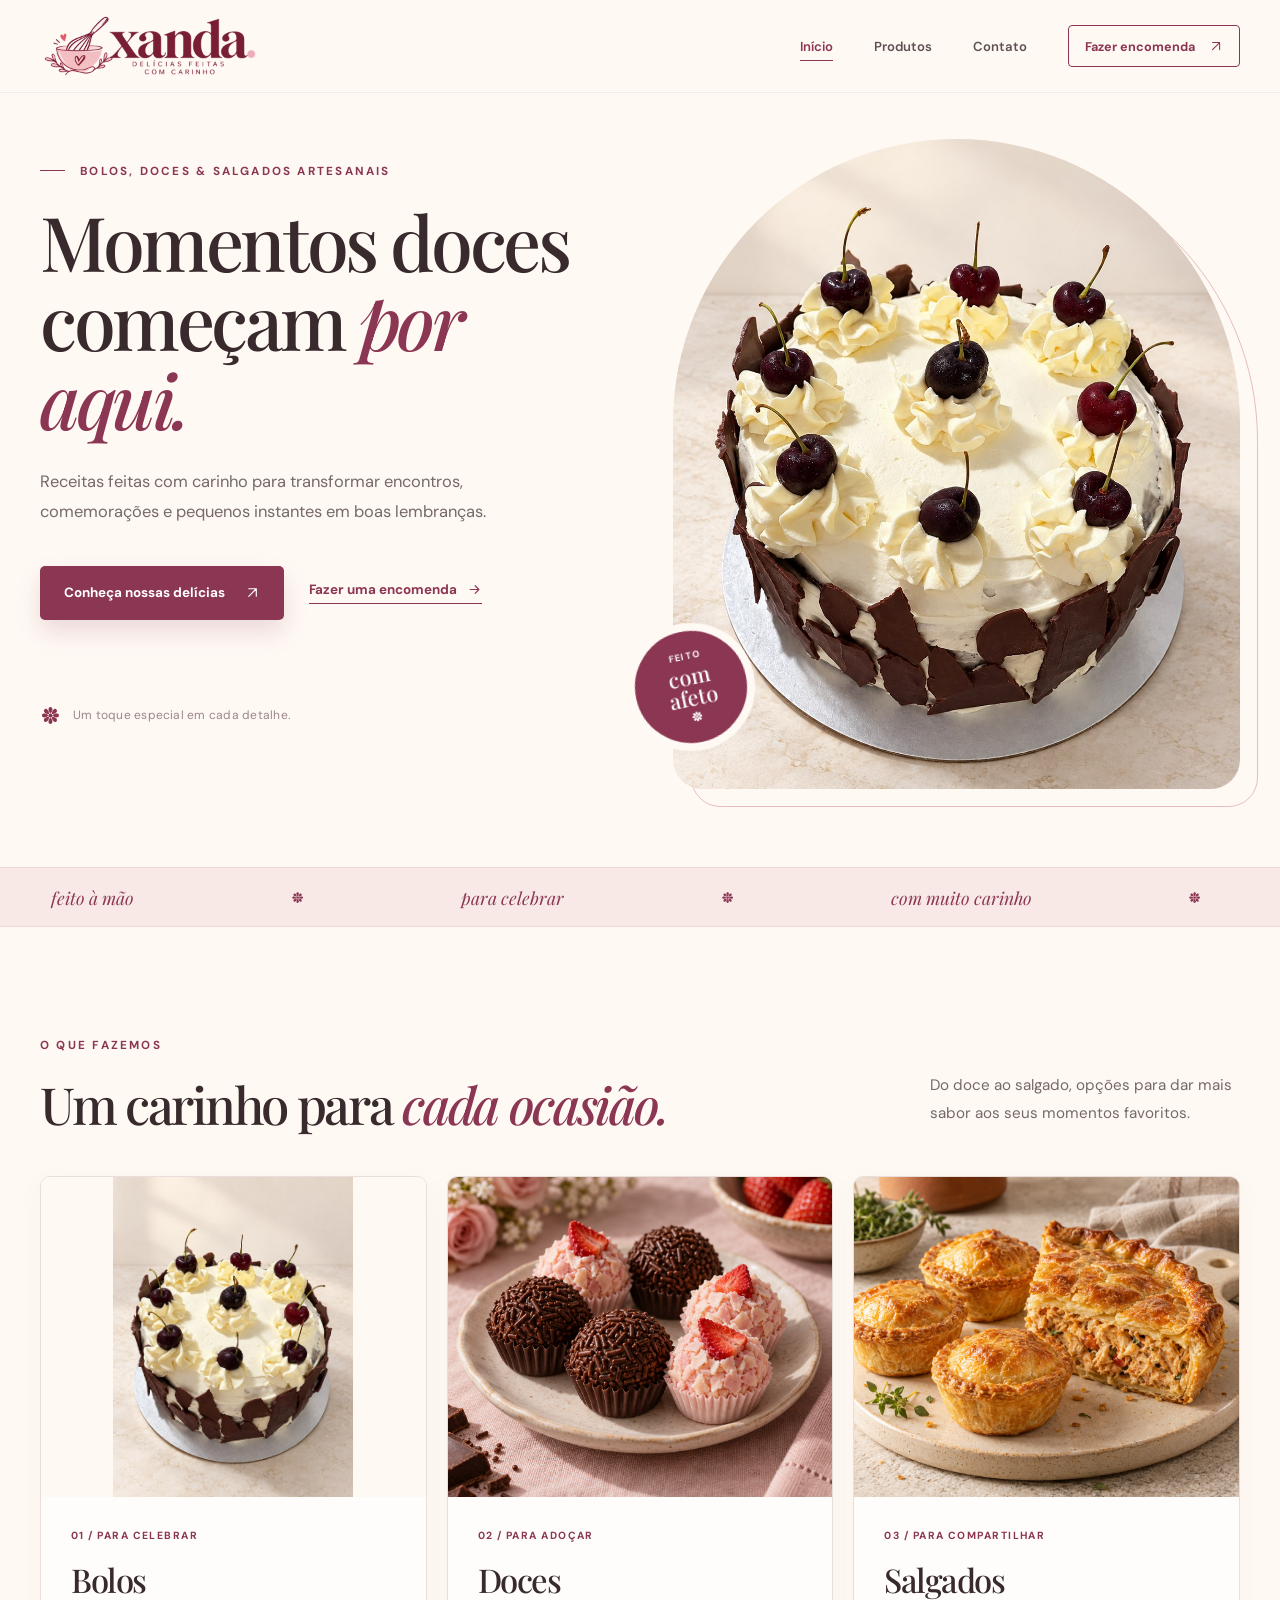
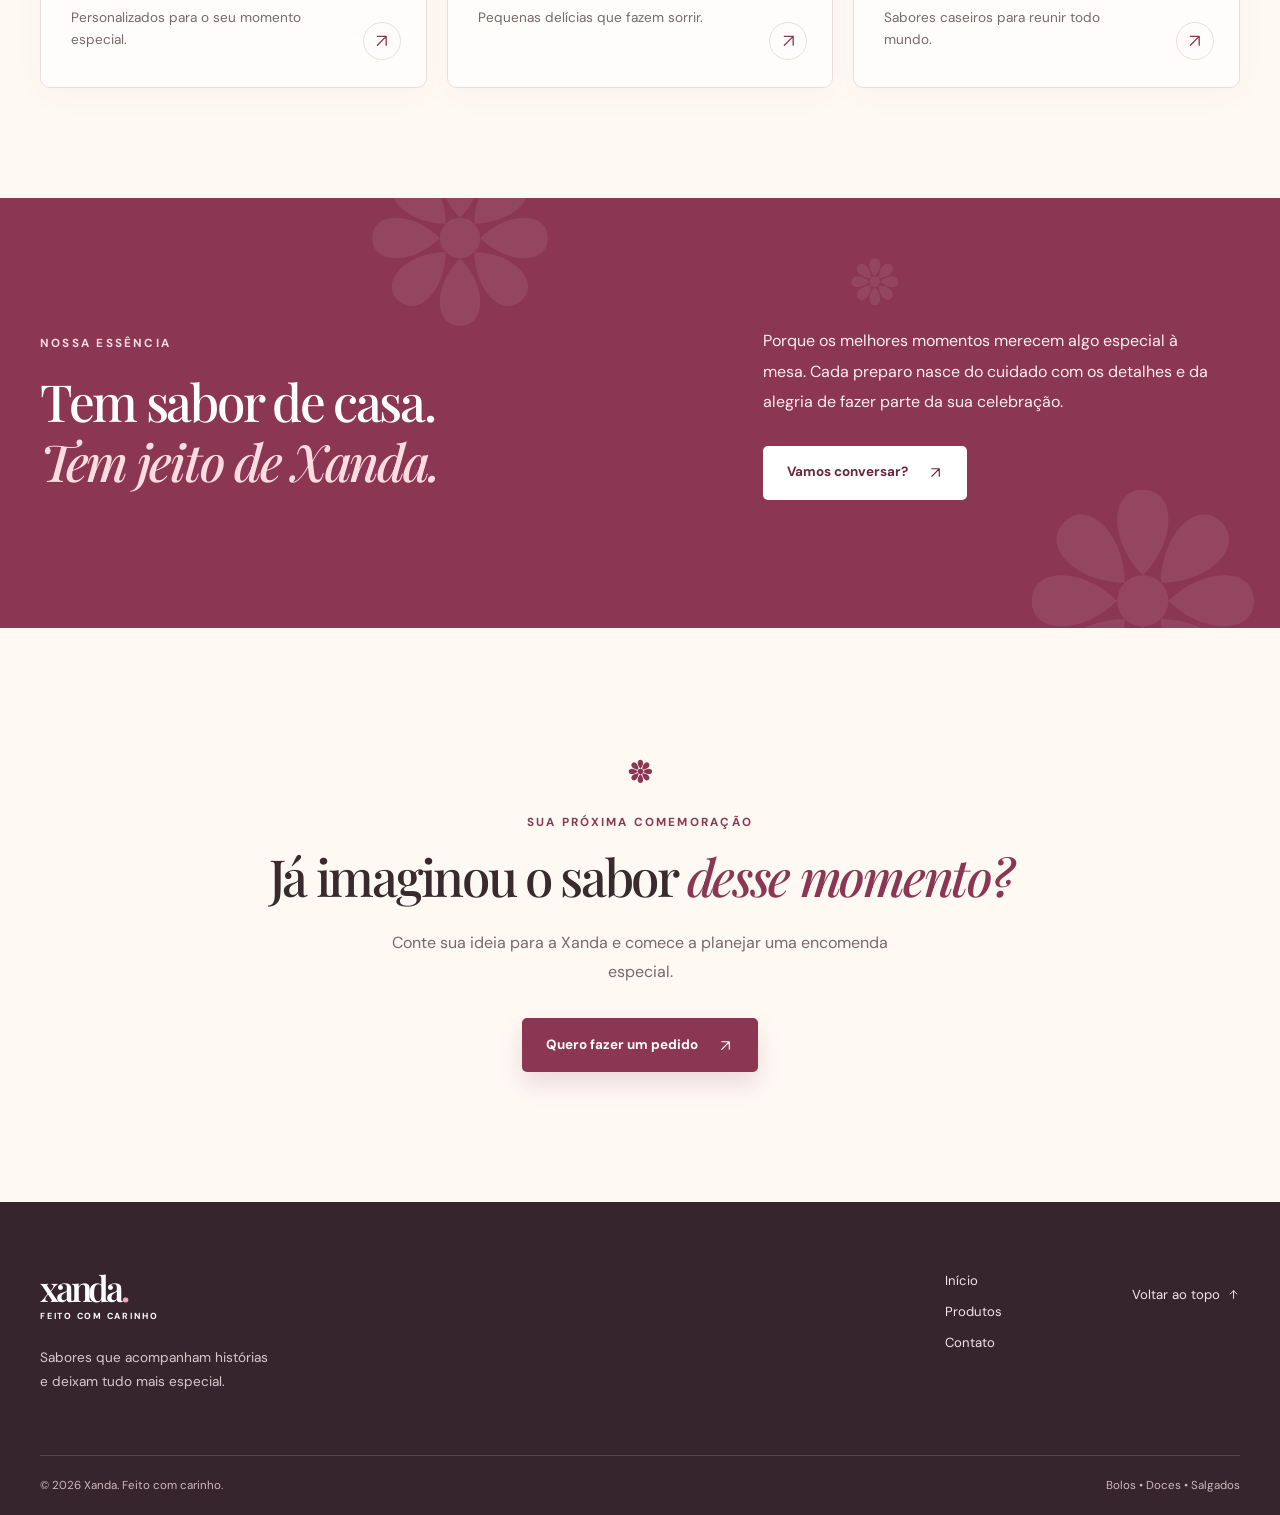
==== commit d107ebbd: "Aplica logo aprovada no cabecalho e padroniza moldura do carrossel" ====
--- a/index.html
+++ b/index.html
@@ -11,7 +11,7 @@
   <link rel="preconnect" href="https://fonts.gstatic.com" crossorigin>
   <link href="https://fonts.googleapis.com/css2?family=DM+Sans:wght@400;500;600;700&family=Playfair+Display:ital,wght@0,500;0,600;1,500;1,600&display=swap" rel="stylesheet">
   <link rel="preload" as="image" href="assets/bolos/bolo27.jpg">
-  <link rel="stylesheet" href="css/estilo.css?v=20261006-bolos1">
+  <link rel="stylesheet" href="css/estilo.css?v=20261006-marca1">
   <script>document.documentElement.classList.add('js');</script>
   <script src="js/site.js?v=20261006-bolos1" defer></script>
 </head>
@@ -19,7 +19,7 @@
   <a class="skip-link" href="#conteudo">Pular para o conteúdo</a>
   <header class="site-header">
     <div class="container header-inner">
-      <a class="brand" href="index.html" aria-label="Xanda, página inicial"><span class="brand-word">xanda<b>.</b></span><small>feito com carinho</small></a>
+      <a class="brand brand-logo" href="index.html" aria-label="Xanda, página inicial"><img src="assets/brand/logo-header.png" alt="Xanda. Delícias feitas com carinho." width="660" height="264"></a>
       <button class="menu-toggle" type="button" aria-label="Abrir menu" aria-controls="menu-principal" aria-expanded="false"><span></span><span></span></button>
       <nav class="site-nav" id="menu-principal" aria-label="Navegação principal">
         <a href="index.html" aria-current="page">Início</a>
--- a/css/estilo.css
+++ b/css/estilo.css
@@ -214,7 +214,7 @@
 
 /* Motion */
 @keyframes fade-up { from { opacity: 0; transform: translateY(24px); } to { opacity: 1; transform: translateY(0); } }
-@keyframes bob { 0%, 100% { transform: rotate(-12deg) translateY(0); } 50% { transform: rotate(-12deg) translateY(-10px); } }
+@keyframes bob { 0%, 100% { transform: rotate(var(--bob-rotation, -12deg)) translateY(0); } 50% { transform: rotate(var(--bob-rotation, -12deg)) translateY(-10px); } }
 @keyframes ticker { to { transform: translateX(-50%); } }
 .js .reveal { opacity: 0; transform: translateY(30px); transition: opacity .7s ease, transform .7s ease; }
 .js .reveal.is-visible { opacity: 1; transform: translateY(0); }
@@ -365,3 +365,26 @@
 }
 @media (min-width: 781px) { .cake-carousel .product-photo { height: 440px; } }
 @media (min-width: 1051px) { .cake-carousel .product-photo { height: 510px; } }
+
+.contact-hero-image img.real-cake-contact { object-position: center 60%; }
+.contact-hero-sticker { --bob-rotation: 12deg; animation: bob 5s ease-in-out infinite; }
+
+/* Approved brand and the same photo frame used in the home hero. */
+.brand-logo { width: 190px; height: 58px; }
+.brand-logo img { width: 100%; height: 100%; object-fit: cover; }
+.cake-carousel { width: calc(100% - 16px); margin-inline: auto; }
+.cake-carousel .product-photo { height: min(480px, 120vw); }
+.cake-carousel .product-photo::before { inset: 12px -12px -12px 12px; border-color: #e7bbbf; border-radius: 290px 290px 30px 30px; }
+.cake-frame { border-radius: 290px 290px 30px 30px; background: linear-gradient(180deg, #ede2d5, #f2e7d8 35%, #f5ebdf); }
+.cake-frame .cake-photo { top: 50%; bottom: auto; height: auto; max-height: 100%; transform: translateY(-50%); -webkit-mask-image: linear-gradient(to bottom, transparent, black 3%, black 97%, transparent); mask-image: linear-gradient(to bottom, transparent, black 3%, black 97%, transparent); }
+.cake-controls { margin-top: 30px; }
+@media (min-width: 621px) {
+  .cake-carousel { width: 100%; }
+  .cake-carousel .product-photo { height: 420px; }
+  .cake-carousel .product-photo::before { inset: 18px -18px -18px 18px; }
+}
+@media (min-width: 781px) {
+  .brand-logo { width: 220px; height: 70px; }
+  .cake-carousel .product-photo { height: 490px; }
+}
+@media (min-width: 1051px) { .cake-carousel .product-photo { height: 570px; } }
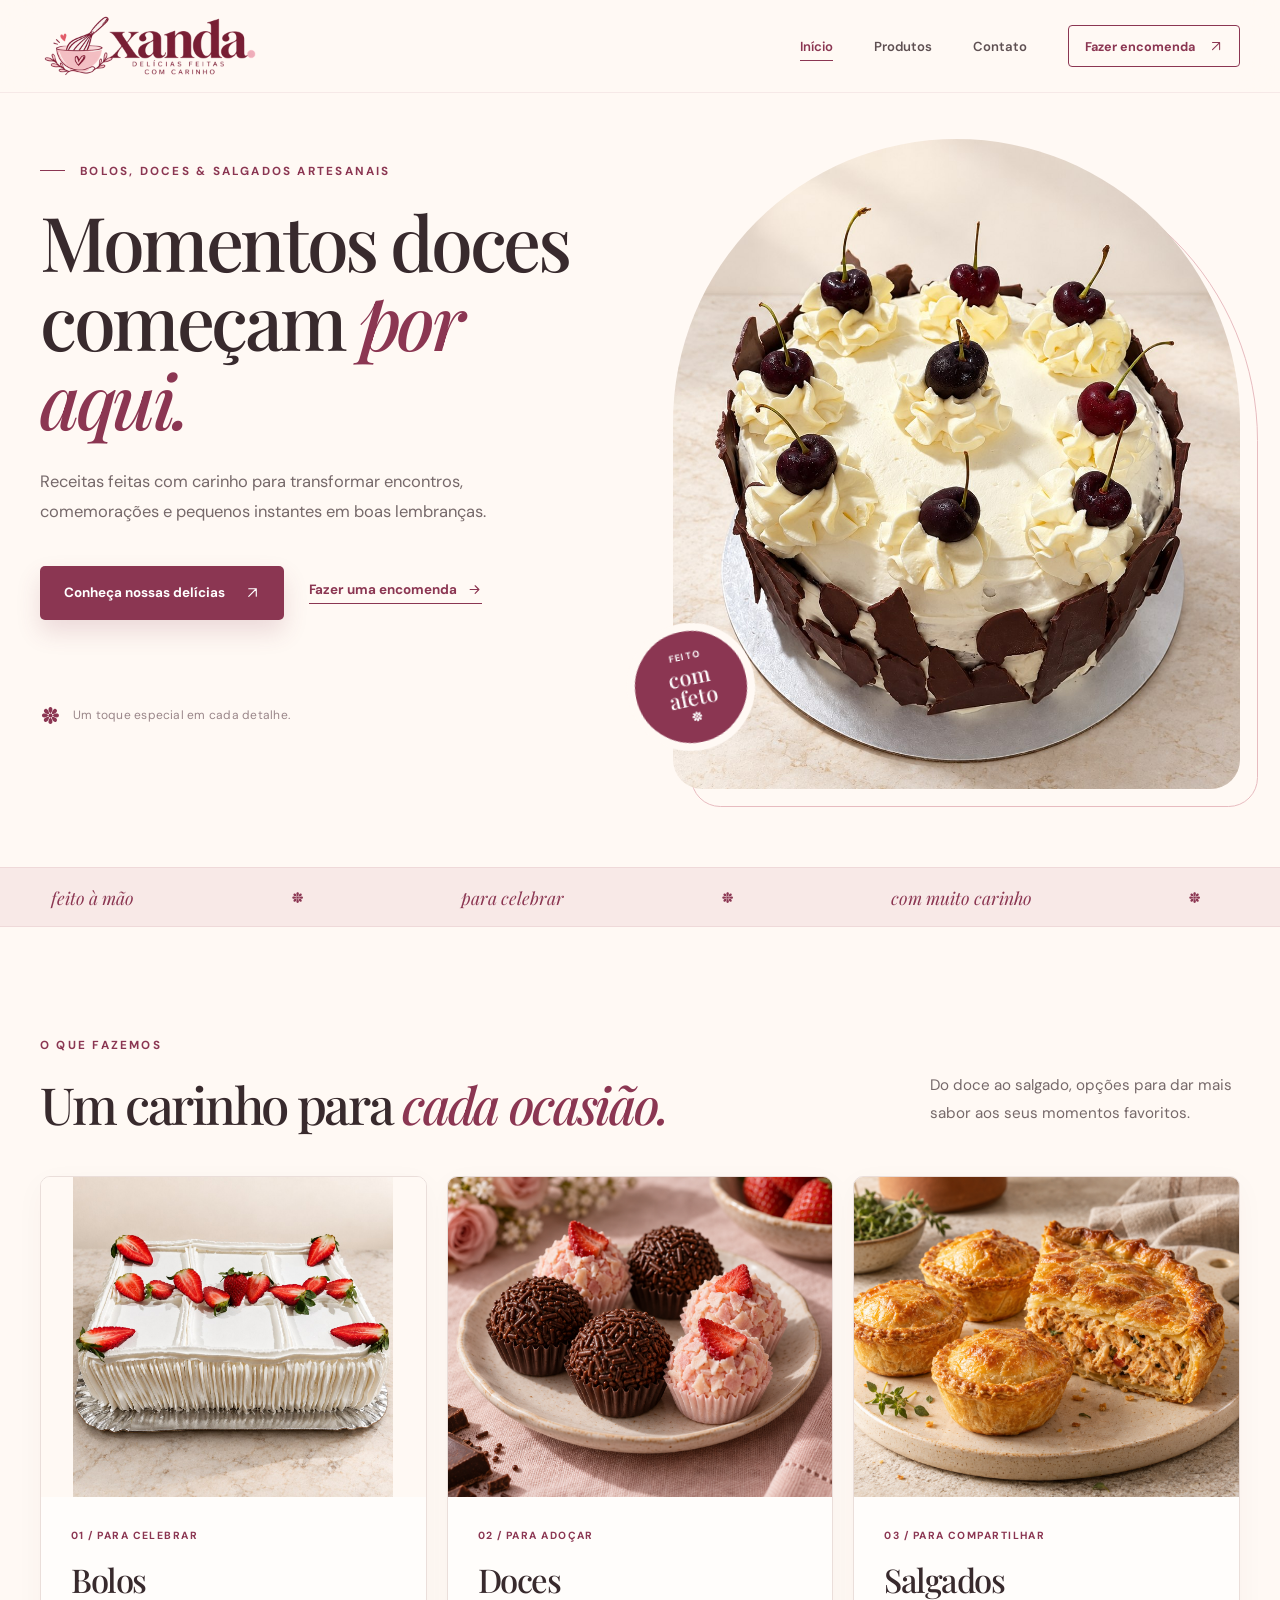
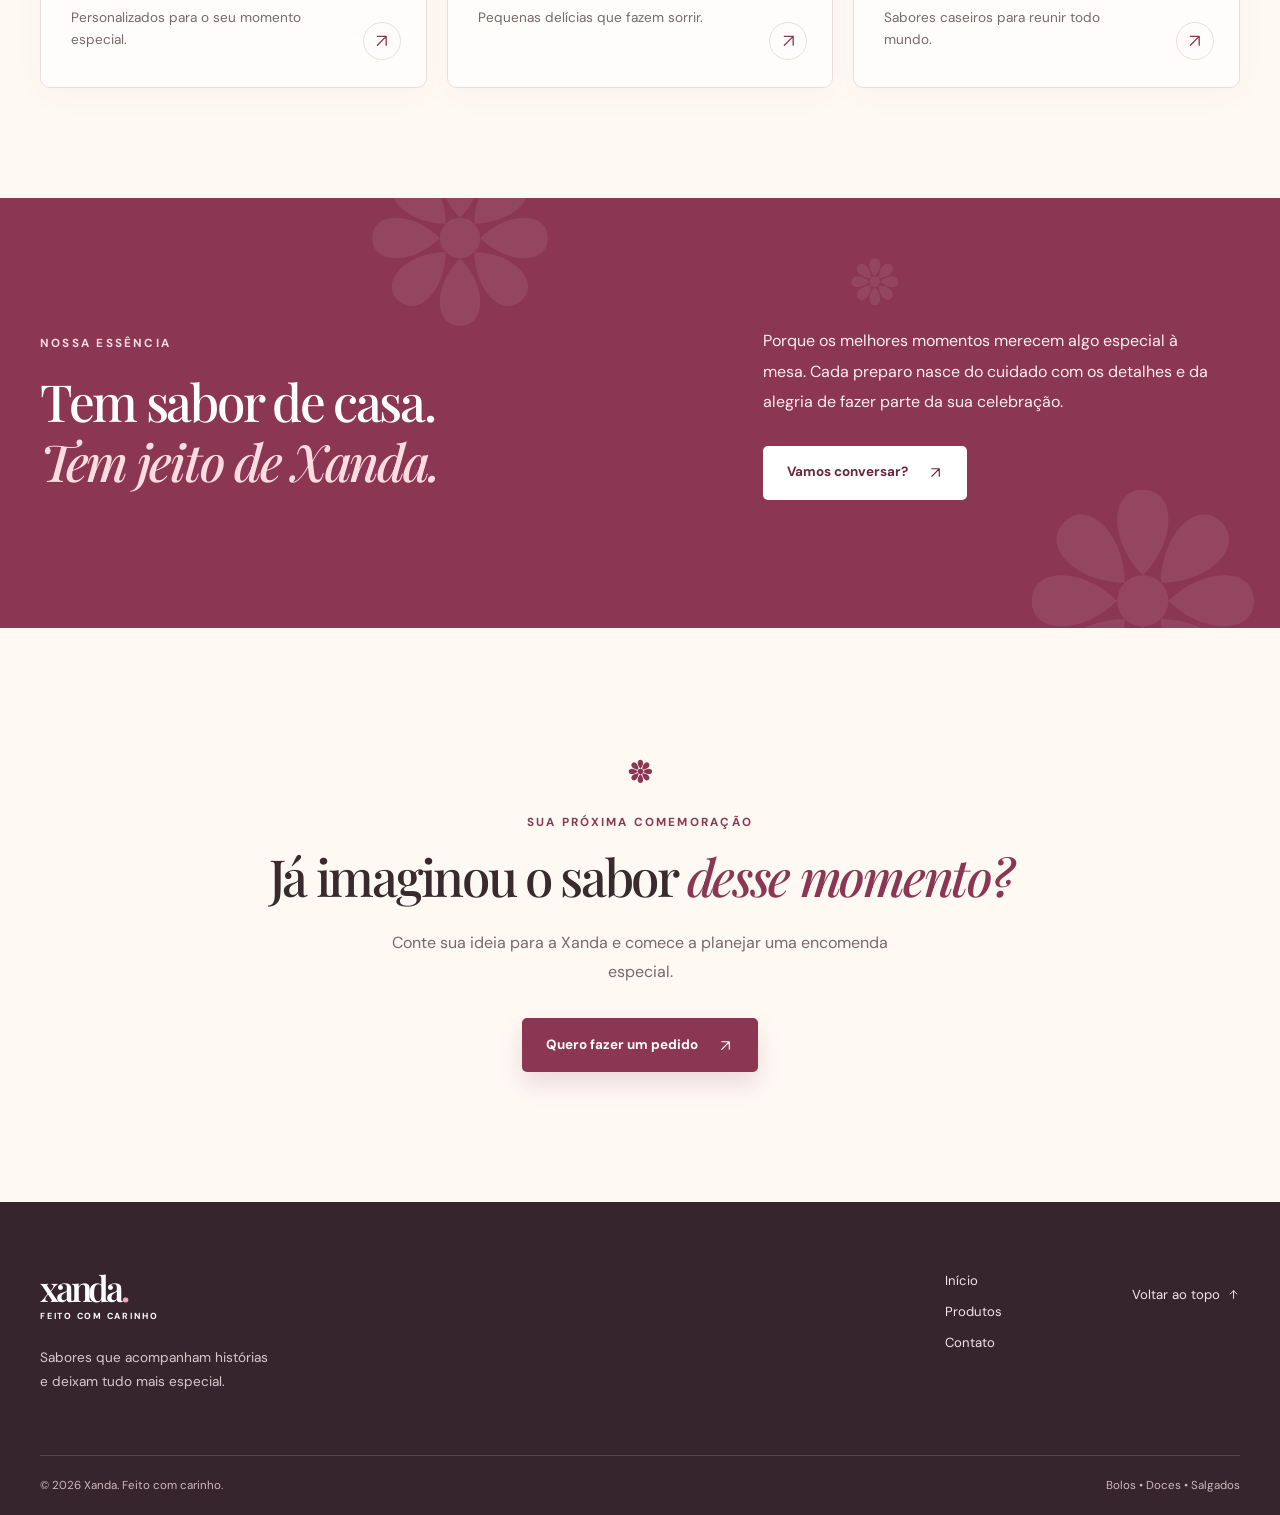
==== commit 148468f6: "Usa bolo 4 no cartao Bolos da pagina inicial" ====
--- a/index.html
+++ b/index.html
@@ -57,7 +57,7 @@
       </div>
       <div class="category-grid">
         <a class="category-card reveal" href="produtos.html#bolos">
-          <div class="category-image"><img src="assets/bolos/bolo27.jpg" class="real-cake-hero" alt="Bolo branco com nove cerejas e lascas de chocolate nas laterais" width="1086" height="1448" loading="lazy"></div>
+          <div class="category-image"><img src="assets/bolos/bolo4.jpg" class="real-cake-hero" alt="Bolo retangular branco com morangos, feito pela Xanda" width="1254" height="1254" loading="lazy"></div>
           <div class="category-content"><span class="card-index">01 / Para celebrar</span><h3>Bolos</h3><p>Personalizados para o seu momento especial.</p><span class="card-arrow" aria-hidden="true"><svg width="1em" height="1em" class="icon icon-arrow-up-right" aria-hidden="true" focusable="false"><use href="assets/icons.svg#arrow-up-right"></use></svg></span></div>
         </a>
         <a class="category-card reveal" href="produtos.html#doces">
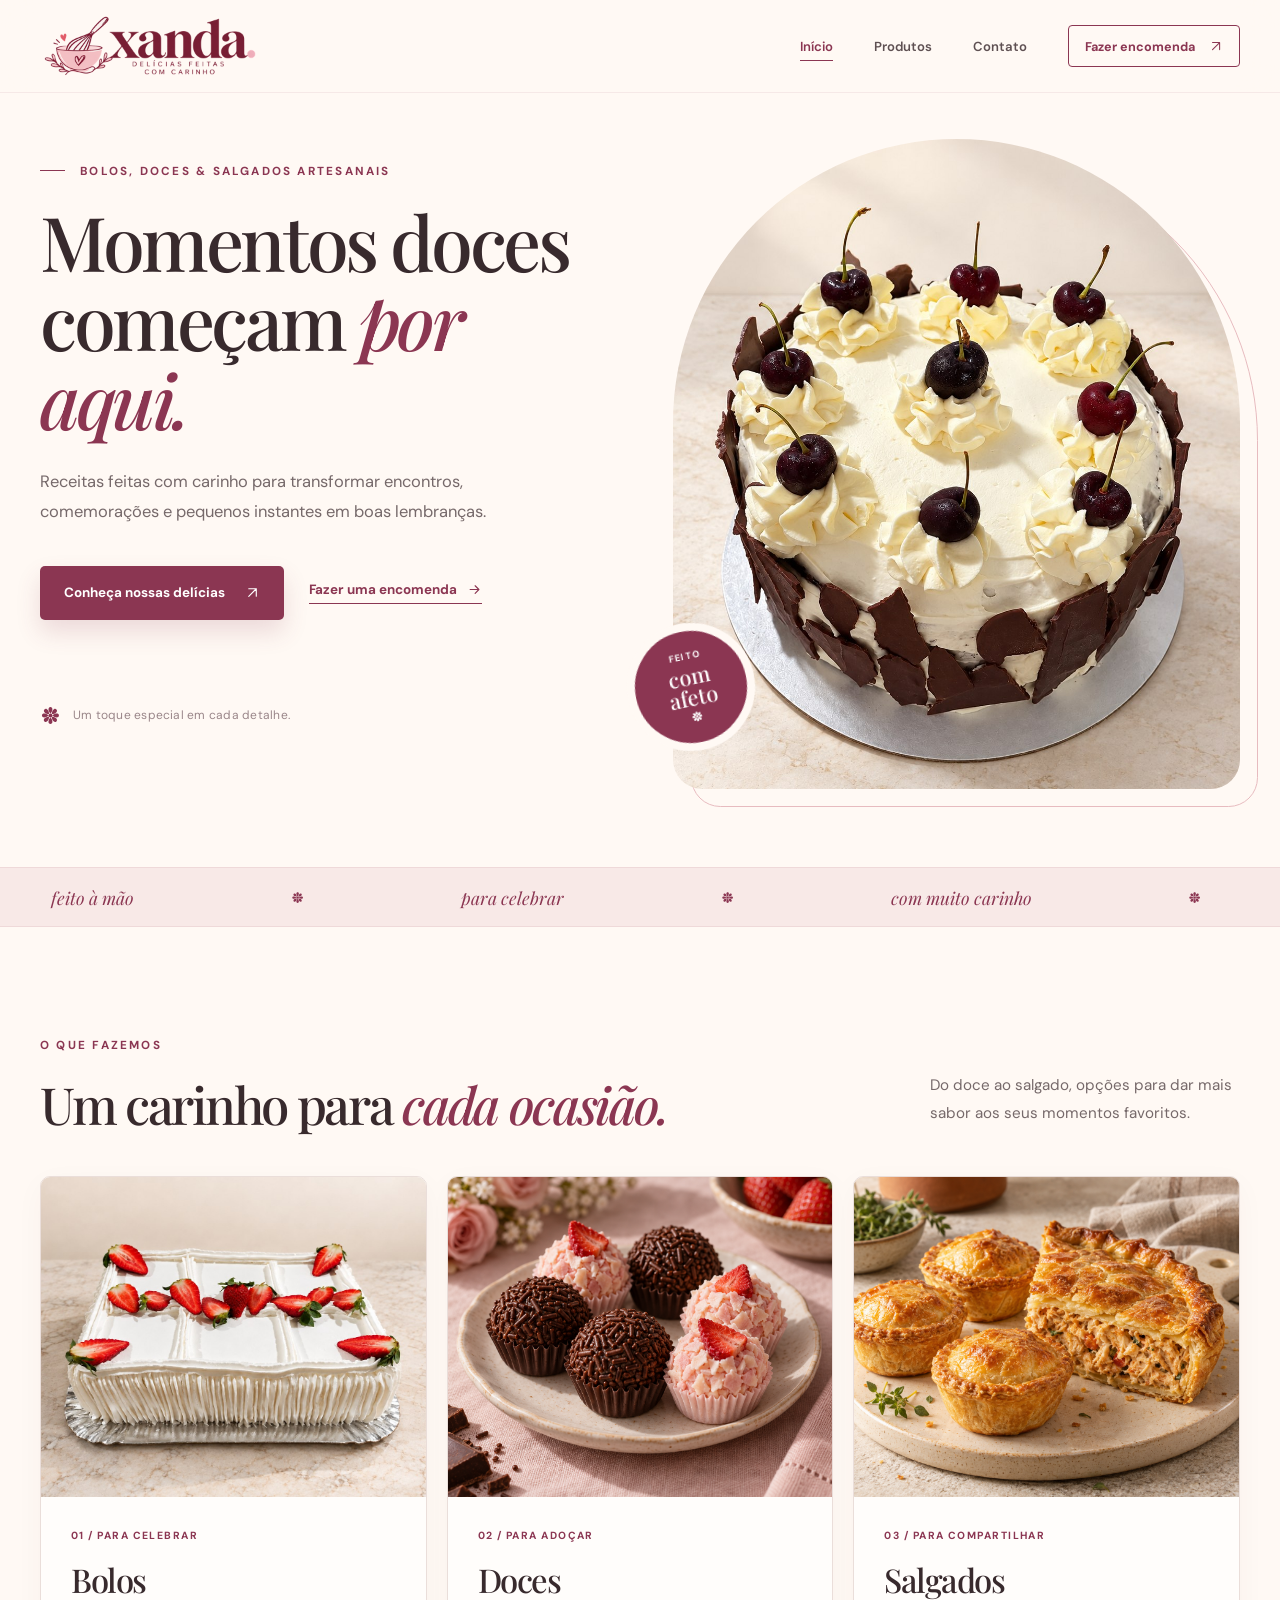
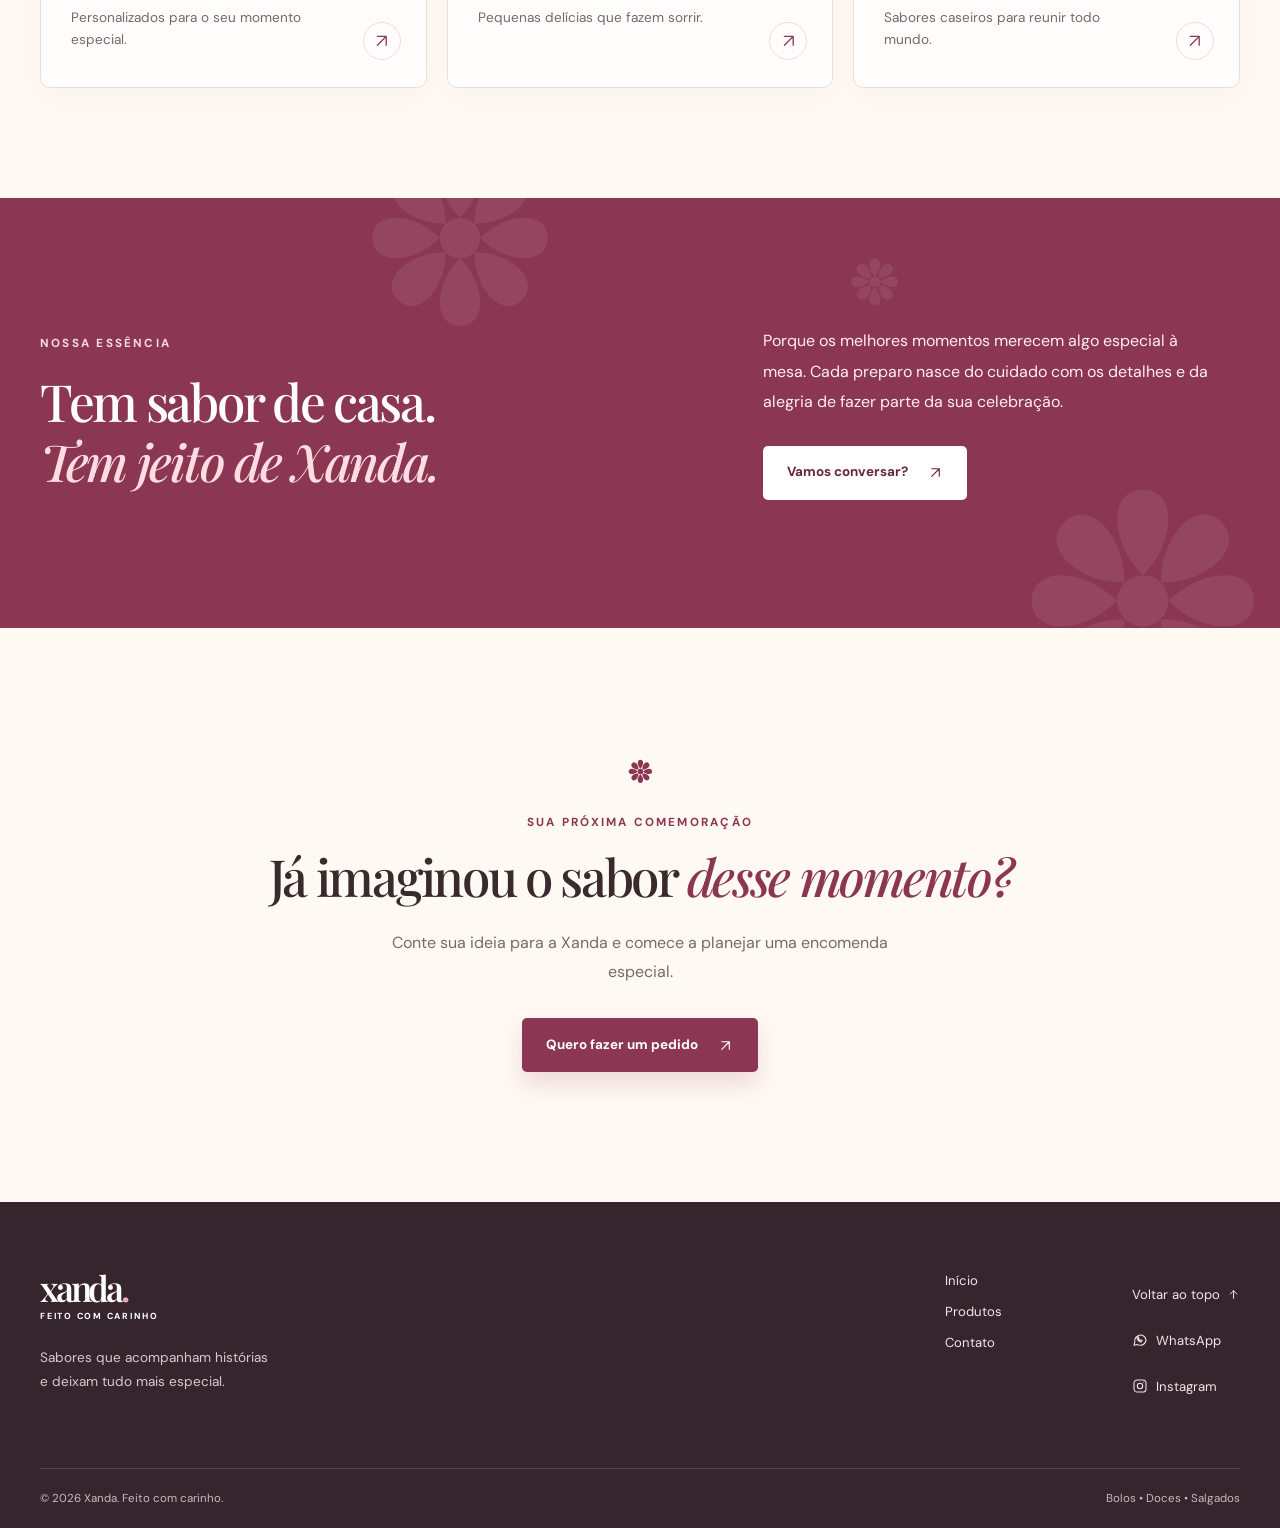
==== commit 2d7011b0: "Preenche foto do cartao Bolos e adiciona contatos discretos no rodape e ajuste da data" ====
--- a/index.html
+++ b/index.html
@@ -11,7 +11,7 @@
   <link rel="preconnect" href="https://fonts.gstatic.com" crossorigin>
   <link href="https://fonts.googleapis.com/css2?family=DM+Sans:wght@400;500;600;700&family=Playfair+Display:ital,wght@0,500;0,600;1,500;1,600&display=swap" rel="stylesheet">
   <link rel="preload" as="image" href="assets/bolos/bolo27.jpg">
-  <link rel="stylesheet" href="css/estilo.css?v=20261006-marca1">
+  <link rel="stylesheet" href="css/estilo.css?v=20261006-formulario1">
   <script>document.documentElement.classList.add('js');</script>
   <script src="js/site.js?v=20261006-bolos1" defer></script>
 </head>
@@ -57,7 +57,7 @@
       </div>
       <div class="category-grid">
         <a class="category-card reveal" href="produtos.html#bolos">
-          <div class="category-image"><img src="assets/bolos/bolo4.jpg" class="real-cake-hero" alt="Bolo retangular branco com morangos, feito pela Xanda" width="1254" height="1254" loading="lazy"></div>
+          <div class="category-image"><img src="assets/bolos/bolo4-card.jpg" class="real-cake-card" alt="Bolo retangular branco com morangos, feito pela Xanda" width="1774" height="887" loading="lazy"></div>
           <div class="category-content"><span class="card-index">01 / Para celebrar</span><h3>Bolos</h3><p>Personalizados para o seu momento especial.</p><span class="card-arrow" aria-hidden="true"><svg width="1em" height="1em" class="icon icon-arrow-up-right" aria-hidden="true" focusable="false"><use href="assets/icons.svg#arrow-up-right"></use></svg></span></div>
         </a>
         <a class="category-card reveal" href="produtos.html#doces">
@@ -89,7 +89,7 @@
   </main>
 
   <footer class="site-footer">
-    <div class="container footer-main"><div><a class="brand footer-brand" href="index.html" aria-label="Xanda, página inicial"><span class="brand-word">xanda<b>.</b></span><small>feito com carinho</small></a><p>Sabores que acompanham histórias<br>e deixam tudo mais especial.</p></div><nav aria-label="Links do rodapé"><a href="index.html">Início</a><a href="produtos.html">Produtos</a><a href="contato.html">Contato</a></nav><a class="footer-top" href="#conteudo">Voltar ao topo <svg width="1em" height="1em" class="icon icon-arrow-up" aria-hidden="true" focusable="false"><use href="assets/icons.svg#arrow-up"></use></svg></a></div>
+    <div class="container footer-main"><div><a class="brand footer-brand" href="index.html" aria-label="Xanda, página inicial"><span class="brand-word">xanda<b>.</b></span><small>feito com carinho</small></a><p>Sabores que acompanham histórias<br>e deixam tudo mais especial.</p></div><nav aria-label="Links do rodapé"><a href="index.html">Início</a><a href="produtos.html">Produtos</a><a href="contato.html">Contato</a></nav><div class="footer-actions"><a class="footer-top" href="#conteudo">Voltar ao topo <svg width="1em" height="1em" class="icon icon-arrow-up" aria-hidden="true" focusable="false"><use href="assets/icons.svg#arrow-up"></use></svg></a><a class="footer-social" href="https://wa.me/5547997192457" target="_blank" rel="noopener noreferrer" aria-label="Falar com a Xanda no WhatsApp (abre em nova aba)"><svg width="1em" height="1em" class="icon" viewBox="0 0 24 24" fill="none" stroke="currentColor" stroke-width="1.6" stroke-linecap="round" stroke-linejoin="round" aria-hidden="true" focusable="false"><path d="M21 11.5a8.5 8.5 0 0 1-12.5 7.4L3 20l1.2-5.2A8.5 8.5 0 1 1 21 11.5Z"/><path d="M8 7.5c-.6.3-.8 1.3-.4 2.3.8 2.2 2.4 3.8 4.6 4.7 1 .4 2.1.2 2.5-.5l.6-1.1-2.4-1.2-.8 1c-1.2-.5-2.2-1.5-2.7-2.7l1-.8-1.2-2.4Z"/></svg><span>WhatsApp</span></a><a class="footer-social" href="https://www.instagram.com/deliciasdaxanda9/" target="_blank" rel="noopener noreferrer" aria-label="Instagram da Xanda (abre em nova aba)"><svg width="1em" height="1em" class="icon" viewBox="0 0 24 24" fill="none" stroke="currentColor" stroke-width="1.6" stroke-linecap="round" stroke-linejoin="round" aria-hidden="true" focusable="false"><rect x="3" y="3" width="18" height="18" rx="5"/><circle cx="12" cy="12" r="4"/><path d="M17.5 6.5h.01"/></svg><span>Instagram</span></a></div></div>
     <div class="container footer-bottom"><span>© <span class="year">2026</span> Xanda. Feito com carinho.</span><span>Bolos • Doces • Salgados</span></div>
   </footer>
 </body>
--- a/css/estilo.css
+++ b/css/estilo.css
@@ -388,3 +388,29 @@
   .cake-carousel .product-photo { height: 490px; }
 }
 @media (min-width: 1051px) { .cake-carousel .product-photo { height: 570px; } }
+
+/* Contact seal matches the stacked type and cream edge of the home seal. */
+.contact-hero-sticker { display: flex; flex-direction: column; align-items: center; justify-content: center; width: 128px; height: 128px; border: 8px solid var(--cream); }
+.contact-hero-sticker > span { font-size: .58rem; font-weight: 700; letter-spacing: .13em; line-height: 1; text-transform: uppercase; }
+.contact-hero-sticker strong { margin: 4px 0; font-size: 1.35rem; font-weight: 500; line-height: .95; }
+.contact-hero-sticker .icon { display: block; font-size: .85rem; }
+@media (max-width: 620px) {
+  .contact-hero-sticker { width: 105px; height: 105px; border-width: 6px; }
+  .contact-hero-sticker strong { font-size: 1.12rem; }
+}
+
+/* Continuous card photograph and discreet footer contact links. */
+.category-card:first-child .category-image img.real-cake-card { object-fit: cover; object-position: center; }
+.footer-main > .footer-actions { display: flex; flex-direction: column; align-items: flex-start; align-self: flex-start; gap: 2px; width: auto; margin-left: auto; }
+.footer-actions .footer-top { margin-left: 0; }
+.footer-social { display: inline-flex; align-items: center; gap: 8px; min-height: 44px; color: #f3e5e8; font-size: .82rem; transition: color .2s ease; }
+.footer-social:hover { color: #ffb8c7; }
+.footer-social .icon { font-size: 1rem; }
+@media (min-width: 621px) { .footer-main > .footer-actions { margin-left: 25px; } }
+@media (min-width: 1051px) { .footer-main > .footer-actions { margin-left: 80px; } }
+@media (max-width: 390px) { .footer-main > .footer-actions { margin-left: 0; } }
+
+/* Keep the date box within the same width as the other form controls. */
+.field input[type="date"] { display: block; width: 100%; min-width: 0; max-width: 100%; box-sizing: border-box; -webkit-appearance: none; appearance: none; }
+.field input[type="date"]::-webkit-date-and-time-value { min-width: 0; }
+.field input[type="date"]::-webkit-datetime-edit { min-width: 0; padding: 0; }
